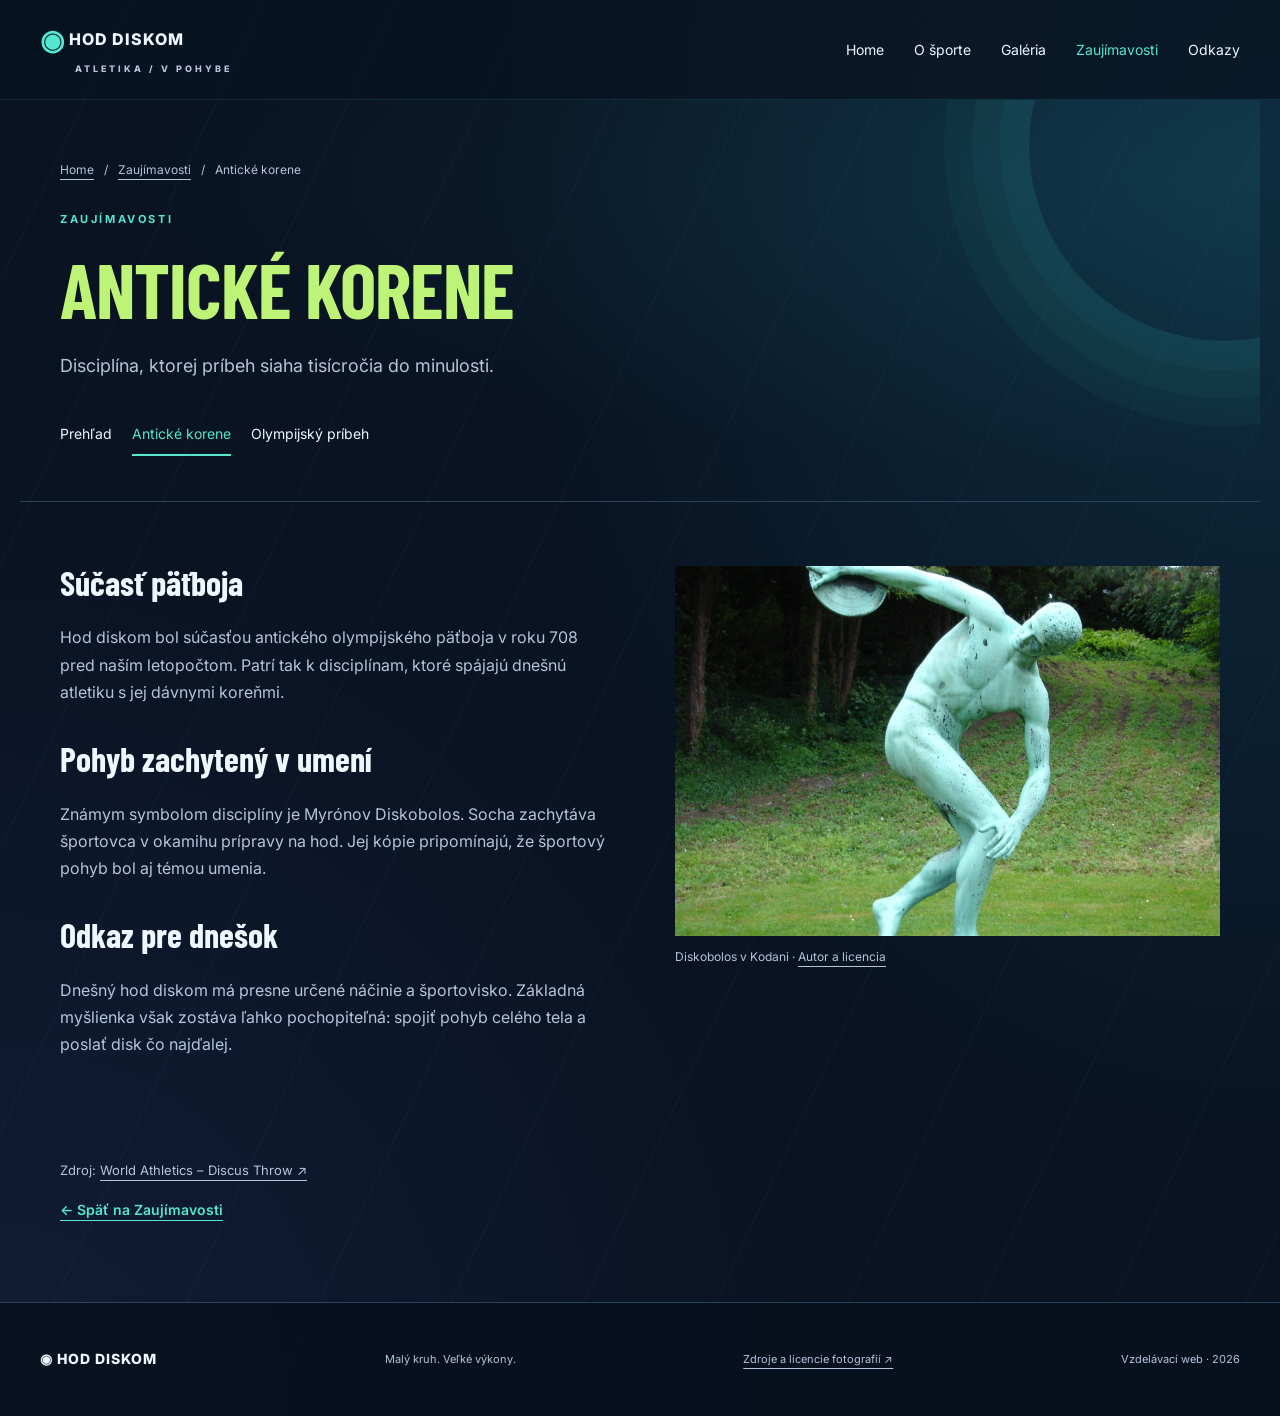
==== anticke-korene.html @ 1c50cc5b "Add files via upload" ====
<!doctype html><html lang="sk"><head><meta charset="utf-8"><meta name="viewport" content="width=device-width,initial-scale=1"><meta name="description" content="Hod diskom: technika, história a fotografia jednej z najstarších atletických disciplín."><meta name="theme-color" content="#091322"><title>Antické korene | HOD DISKOM</title><link rel="icon" href="assets/icon.svg" type="image/svg+xml"><link rel="stylesheet" href="styles.css"><script src="app.js" defer></script></head><body><a class="skip" href="#obsah">Preskočiť na obsah</a><header><a class="brand" href="index.html"><span class="mark">◉</span> HOD DISKOM<span class="brand-small">ATLETIKA / V POHYBE</span></a><button class="menu-toggle" aria-controls="menu" aria-expanded="false">Menu ☰</button><nav id="menu" aria-label="Hlavná navigácia"><a href="index.html" >Home</a><a href="o-sporte.html" >O športe</a><a href="galeria.html" >Galéria</a><a href="historia.html" class="section-active">Zaujímavosti</a><a href="odkazy.html" >Odkazy</a></nav></header><main id="obsah"><section class="page-head wrap"><div class="breadcrumbs"><a href="index.html">Home</a><span>/</span><a href="historia.html">Zaujímavosti</a><span>/</span><span>Antické korene</span></div><p class="eyebrow">ZAUJÍMAVOSTI</p><h1><em>ANTICKÉ KORENE</em></h1><p class="lead">Disciplína, ktorej príbeh siaha tisícročia do minulosti.</p><nav class="subnav" aria-label="Podstránky sekcie"><a href="historia.html">Prehľad</a><a href="anticke-korene.html" aria-current="page">Antické korene</a><a href="olympijsky-pribeh.html">Olympijský príbeh</a></nav></section><section class="wrap split"><div><article class="topic-text"><h2>Súčasť päťboja</h2><p>Hod diskom bol súčasťou antického olympijského päťboja v roku 708 pred naším letopočtom. Patrí tak k disciplínam, ktoré spájajú dnešnú atletiku s jej dávnymi koreňmi.</p></article><article class="topic-text"><h2>Pohyb zachytený v umení</h2><p>Známym symbolom disciplíny je Myrónov Diskobolos. Socha zachytáva športovca v okamihu prípravy na hod. Jej kópie pripomínajú, že športový pohyb bol aj témou umenia.</p></article><article class="topic-text"><h2>Odkaz pre dnešok</h2><p>Dnešný hod diskom má presne určené náčinie a športovisko. Základná myšlienka však zostáva ľahko pochopiteľná: spojiť pohyb celého tela a poslať disk čo najďalej.</p></article></div><figure><img src="assets/foto-5.jpg" alt="Diskobolos v Kodani" width="1210" height="755"><figcaption>Diskobolos v Kodani · <a href="odkazy.html#zdroje">Autor a licencia</a></figcaption></figure></section><div class="wrap source-note">Zdroj: <a href="https://worldathletics.org/disciplines/throws/discus-throw">World Athletics – Discus Throw ↗</a><a class="text-link" href="historia.html">← Späť na Zaujímavosti</a></div></main><footer><a class="brand" href="index.html">◉ HOD DISKOM</a><p>Malý kruh. Veľké výkony.</p><a href="odkazy.html#zdroje">Zdroje a licencie fotografií ↗</a><span>Vzdelávací web · 2026</span></footer><dialog id="lightbox" aria-label="Prehliadač fotografií"><button class="close" aria-label="Zavrieť fotografiu">×</button><img alt=""><div class="lightbox-toolbar"><button class="photo-prev" aria-label="Predchádzajúca fotografia">←</button><p aria-live="polite"></p><button class="photo-next" aria-label="Nasledujúca fotografia">→</button></div></dialog></body></html>
---- styles.css ----
@import url('https://fonts.googleapis.com/css2?family=Barlow+Condensed:wght@600;700;800&family=Inter:wght@400;500;600;700&display=swap');
:root{--bg:#091322;--panel:#11243a;--ink:#eef7ff;--muted:#b2c5db;--accent:#55e6d0;--line:#2b425c}*{box-sizing:border-box}body{margin:0;background:var(--bg);color:var(--ink);font-family:Inter,'Segoe UI',sans-serif;line-height:1.7}a{color:inherit;text-underline-offset:5px}button{font:inherit;cursor:pointer}a,button{-webkit-tap-highlight-color:transparent}a:focus-visible,button:focus-visible{outline:3px solid var(--accent);outline-offset:5px}.wrap{max-width:1240px;margin:auto;padding:64px 40px}header{max-width:1440px;margin:auto;min-height:100px;display:flex;align-items:center;justify-content:space-between;padding:20px 40px;gap:24px}.brand{text-decoration:none;font-weight:800;letter-spacing:1px;line-height:1.2}.mark{color:var(--accent);font-size:28px;vertical-align:middle}.brand-small{display:block;font-size:9px;letter-spacing:3px;margin:7px 0 0 35px;color:var(--muted)}nav{display:flex;gap:30px}nav a{text-decoration:none;font-size:14px;position:relative;padding:10px 0}nav a[aria-current]{color:var(--accent)}nav a[aria-current]:after{content:'';height:2px;background:var(--accent);position:absolute;bottom:0;left:0;right:0}.menu-toggle{display:none}.hero{position:relative;min-height:660px;max-width:1440px;margin:auto;isolation:isolate;overflow:hidden}.hero-image{position:absolute;inset:0;z-index:-2}.hero-image img{width:100%;height:100%;object-fit:cover;object-position:75% 45%}.hero:before{content:'';position:absolute;inset:0;background:linear-gradient(90deg,rgba(9,19,34,.98) 2%,rgba(9,19,34,.9) 32%,rgba(9,19,34,.25) 75%),linear-gradient(0deg,#091322,transparent 30%);z-index:-1}.hero-copy{padding:70px 6%;max-width:800px}.eyebrow{color:var(--accent);font-size:11px;font-weight:700;letter-spacing:2.6px;margin:0 0 20px}h1,h2,h3{font-family:'Barlow Condensed','Arial Narrow',Impact,sans-serif;line-height:1.02;margin:0 0 24px;font-weight:700}h1{font-size:clamp(56px,6.9vw,100px);letter-spacing:-1px}em{font-style:normal;color:var(--accent)}h2{font-size:clamp(34px,4vw,52px)}h3{font-size:30px}.hero-copy>p:not(.eyebrow){max-width:505px;color:#d5e1ef;font-size:15px}.button{display:inline-flex;gap:36px;justify-content:space-between;align-items:center;text-decoration:none;background:var(--accent);color:#091322;padding:15px 24px;font-size:14px;font-weight:700;margin-top:20px;border:1px solid var(--accent)}.button:hover{background:#c4f56b}.hero-bottom{padding:0 6% 26px;display:flex;justify-content:space-between;gap:20px;font-size:10px;letter-spacing:1.5px;color:var(--muted)}.hero-bottom a{letter-spacing:0}.stats{display:grid;grid-template-columns:repeat(3,1fr);padding-top:30px;padding-bottom:45px;border-bottom:1px solid var(--line)}.stats div{padding-left:35px;border-left:1px solid var(--line)}.stats strong{display:block;font-family:'Barlow Condensed',Impact,sans-serif;font-size:54px;line-height:1.2}.stats small{font-size:27px;color:var(--accent)}.stats span{font-size:10px;letter-spacing:1.5px;color:var(--muted)}.explore,.split{display:grid;grid-template-columns:1fr 1fr;gap:70px}.explore p,.split p,.lead{color:var(--muted)}.text-link{display:block;width:fit-content;margin:17px 0;color:var(--accent);font-weight:600;font-size:14px}.page-head{padding-top:60px;padding-bottom:45px;border-bottom:1px solid var(--line)}.page-head h1{font-size:clamp(56px,6vw,84px)}.lead{max-width:650px;font-size:18px}figure{margin:0}img{max-width:100%;height:auto;display:block}.split img{width:100%;height:370px;object-fit:cover}figcaption{font-size:12px;color:var(--muted);padding:12px 0;line-height:1.5}strong{color:var(--ink)}.steps{display:grid;grid-template-columns:repeat(3,1fr);border-top:1px solid var(--line)}.steps article{padding:30px 35px 20px 0}.steps article>span{color:var(--accent);font-size:12px}.steps h3{margin:20px 0 12px}.steps p{font-size:14px;color:var(--muted)}.section-title{display:flex;justify-content:space-between;gap:20px;align-items:center;margin-bottom:28px}.section-title h2{margin-bottom:12px}.section-title p{color:var(--muted);margin:0}.section-title>span{font-size:10px;letter-spacing:1px;color:var(--accent)}.video{aspect-ratio:16/9;background:linear-gradient(120deg,#153a53,#091322);display:grid;place-items:center;border:1px solid var(--line)}.video-load{border:0;background:none;color:var(--ink);display:grid;gap:18px;justify-items:center;padding:20px}.play{width:70px;height:70px;border-radius:50%;display:grid;place-items:center;background:var(--accent);color:var(--bg);font-size:23px}.video-load small{color:var(--muted)}iframe{width:100%;height:100%;border:0}.muted{color:var(--muted);font-size:12px}.gallery{display:grid;grid-template-columns:1fr 1fr;gap:30px}.gallery img{width:100%;height:320px;object-fit:cover}.zoom{width:100%;display:block;position:relative;padding:0;border:0;background:var(--panel);overflow:hidden}.zoom img{transition:transform .25s}.zoom:hover img{transform:scale(1.025)}.zoom>span{position:absolute;right:15px;bottom:15px;background:var(--accent);color:var(--bg);width:35px;height:35px;display:grid;place-items:center}.gallery figcaption{display:flex;gap:20px}.gallery figcaption>span{color:var(--accent)}.personal{background:var(--panel);margin-bottom:60px}.personal>p{max-width:760px}.personal img{height:auto}.history figure img{height:650px}.timeline article{border-bottom:1px solid var(--line);padding:0 0 25px;margin-bottom:30px}.timeline article>span{font-size:14px;color:var(--accent)}.timeline h2{font-size:34px;margin:12px 0}.source-note{padding-top:0;color:var(--muted);font-size:13px}.links-list article{padding:35px 0;border-bottom:1px solid var(--line)}.links-list article>span{color:var(--accent);font-size:11px;letter-spacing:2px}.links-list h2{margin:15px 0}.links-list p{color:var(--muted)}.credits{background:var(--panel);margin-bottom:70px;overflow-wrap:anywhere}.credits ol{padding-left:22px}.credits li{padding:15px 0;border-bottom:1px solid var(--line);font-size:14px}.credits li p{margin:7px 0}.credits>p{color:var(--muted);font-size:14px}.credits h3{margin-top:35px}footer{padding:36px 40px;border-top:1px solid var(--line);display:flex;gap:30px;align-items:center;justify-content:space-between;flex-wrap:wrap;font-size:11px;color:var(--muted)}footer .brand{color:var(--ink);font-size:14px}.skip{position:fixed;top:-100px;left:20px;background:var(--accent);color:var(--bg);padding:10px;z-index:10}.skip:focus{top:10px}dialog{border:1px solid var(--line);background:var(--bg);color:var(--ink);max-width:95vw;max-height:95vh;padding:40px 20px 10px}dialog::backdrop{background:#000d}dialog img{max-height:75vh;width:auto;object-fit:contain;margin:auto}dialog p{text-align:center}.close{position:absolute;right:8px;top:0;color:var(--ink);background:none;border:0;font-size:32px}
@media(max-width:760px){header{padding:18px 22px;flex-wrap:wrap;min-height:80px}.menu-toggle{display:block;background:none;border:1px solid var(--line);color:var(--ink);padding:7px 12px;font-size:13px}nav{width:100%;gap:18px;flex-wrap:wrap}html.js nav{display:none}html.js nav.open{display:flex}.hero{min-height:720px}.hero-copy{padding:65px 24px 40px}.hero-copy h1{font-size:65px}.hero:before{background:linear-gradient(90deg,#091322ed,#09132280),linear-gradient(0deg,#091322,transparent)}.hero-image img{object-position:63% center}.hero-bottom{padding:15px 24px;flex-direction:column}.wrap{padding:45px 24px}.stats{gap:15px;padding-top:25px;padding-bottom:30px}.stats div{padding-left:10px}.stats strong{font-size:39px}.stats span{font-size:8px;letter-spacing:.7px}.split,.explore{grid-template-columns:1fr;gap:30px}.steps{grid-template-columns:1fr}.steps article{border-bottom:1px solid var(--line);padding:25px 0}.gallery{grid-template-columns:1fr;gap:25px}.gallery img{height:auto;max-height:450px;object-fit:cover}.section-title{display:block}.section-title>span{display:block;margin-top:15px}.history figure img{height:400px}.page-head h1{font-size:58px}.credits{margin:0 12px 40px}.personal{margin:0 12px 40px}footer{padding:30px 24px;gap:15px}footer>*{width:100%;margin:0}.lead{font-size:16px}}
@media(prefers-reduced-motion:reduce){*{transition:none!important;scroll-behavior:auto!important}}

/* Atletická dráha: jemné línie a svetelné prechody. */
body{background-color:var(--bg);background-image:radial-gradient(ellipse at 100% 8%,#17607955,transparent 43%),radial-gradient(ellipse at 0% 65%,#35448a33,transparent 45%),repeating-linear-gradient(115deg,transparent 0,transparent 118px,#76cbe908 119px,#76cbe908 120px);background-size:100% 1800px,100% 2200px,auto}
header{background:#091322bd;border-bottom:1px solid #55e6d022}
.hero{border-bottom:1px solid #55e6d044}
.hero:after{content:'';position:absolute;right:-130px;bottom:-275px;width:620px;height:620px;border:1px solid #55e6d033;border-radius:50%;box-shadow:0 0 0 32px #55e6d00a,0 0 0 64px #55e6d00a,0 0 0 96px #55e6d00a;pointer-events:none;z-index:-1}
em{color:#bdf477}.eyebrow,.text-link{color:var(--accent)}
.button{background:linear-gradient(110deg,#55e6d0,#a8f18a);border-color:#77eed0;box-shadow:0 8px 28px #55e6d018}.button:hover{background:#c4f56b}
.stats{background:linear-gradient(110deg,#112b40cc,#10213899);border-top:1px solid #55e6d033}.stats small{color:#bdf477}
.page-head{position:relative;overflow:hidden;background:radial-gradient(ellipse at 100% 20%,#248c9b25,transparent 65%)}
.page-head:after{content:'';position:absolute;width:390px;height:390px;right:-160px;top:-150px;border:1px solid #55e6d022;border-radius:50%;box-shadow:0 0 0 28px #55e6d008,0 0 0 56px #55e6d008,0 0 0 84px #55e6d008;pointer-events:none}.page-head>*{position:relative;z-index:1}
.gallery-card{background:#10223866;border-bottom:1px solid #55e6d02b}.gallery-card figcaption{padding:16px}
.credits{background:linear-gradient(135deg,#132a40,#101d32)}.video{background:radial-gradient(ellipse at 50% 50%,#20546a,#0d1a2c 75%)}footer{background:#07101de6}
@media(max-width:760px){.hero:after{width:400px;height:400px;right:-210px;bottom:-160px}.page-head:after{opacity:.65}}

/* Podstránky a navigácia v galérii. */
.topic-grid{display:grid;grid-template-columns:1fr 1fr;gap:24px}.topic-card{position:relative;text-decoration:none;padding:30px;background:linear-gradient(135deg,#16334b,#101e32);border:1px solid var(--line)}.topic-card:hover{border-color:var(--accent)}.topic-card>span{color:var(--accent);font-size:12px}.topic-card h3{margin:18px 0 12px}.topic-card p{color:var(--muted);padding-right:25px}.topic-card b{position:absolute;right:25px;bottom:25px;font-size:26px;color:var(--accent)}
.breadcrumbs{display:flex;flex-wrap:wrap;gap:10px;font-size:12px;color:var(--muted);margin-bottom:30px}.subnav{display:flex;flex-wrap:wrap;gap:20px;margin-top:30px}.subnav a{font-size:14px}.subnav a[aria-current],nav a.section-active{color:var(--accent)}.topic-text{margin-bottom:36px}.topic-text h2{font-size:34px}.lightbox-toolbar{display:flex;align-items:center;gap:14px;justify-content:space-between;margin-top:16px}.lightbox-toolbar p{margin:0;max-width:640px;font-size:14px}.photo-prev,.photo-next{flex:0 0 48px;width:48px;height:48px;background:var(--accent);color:var(--bg);border:0;border-radius:50%;font-size:25px}.photo-prev:hover,.photo-next:hover{background:#bdf477}dialog img{max-height:68vh}dialog{min-width:min(560px,94vw)}
@media(max-width:760px){.topic-grid{grid-template-columns:1fr}.lightbox-toolbar{gap:10px}.lightbox-toolbar p{font-size:11px}.photo-prev,.photo-next{flex-basis:44px;width:44px;height:44px}.subnav{gap:15px}dialog{padding:40px 12px 16px}}
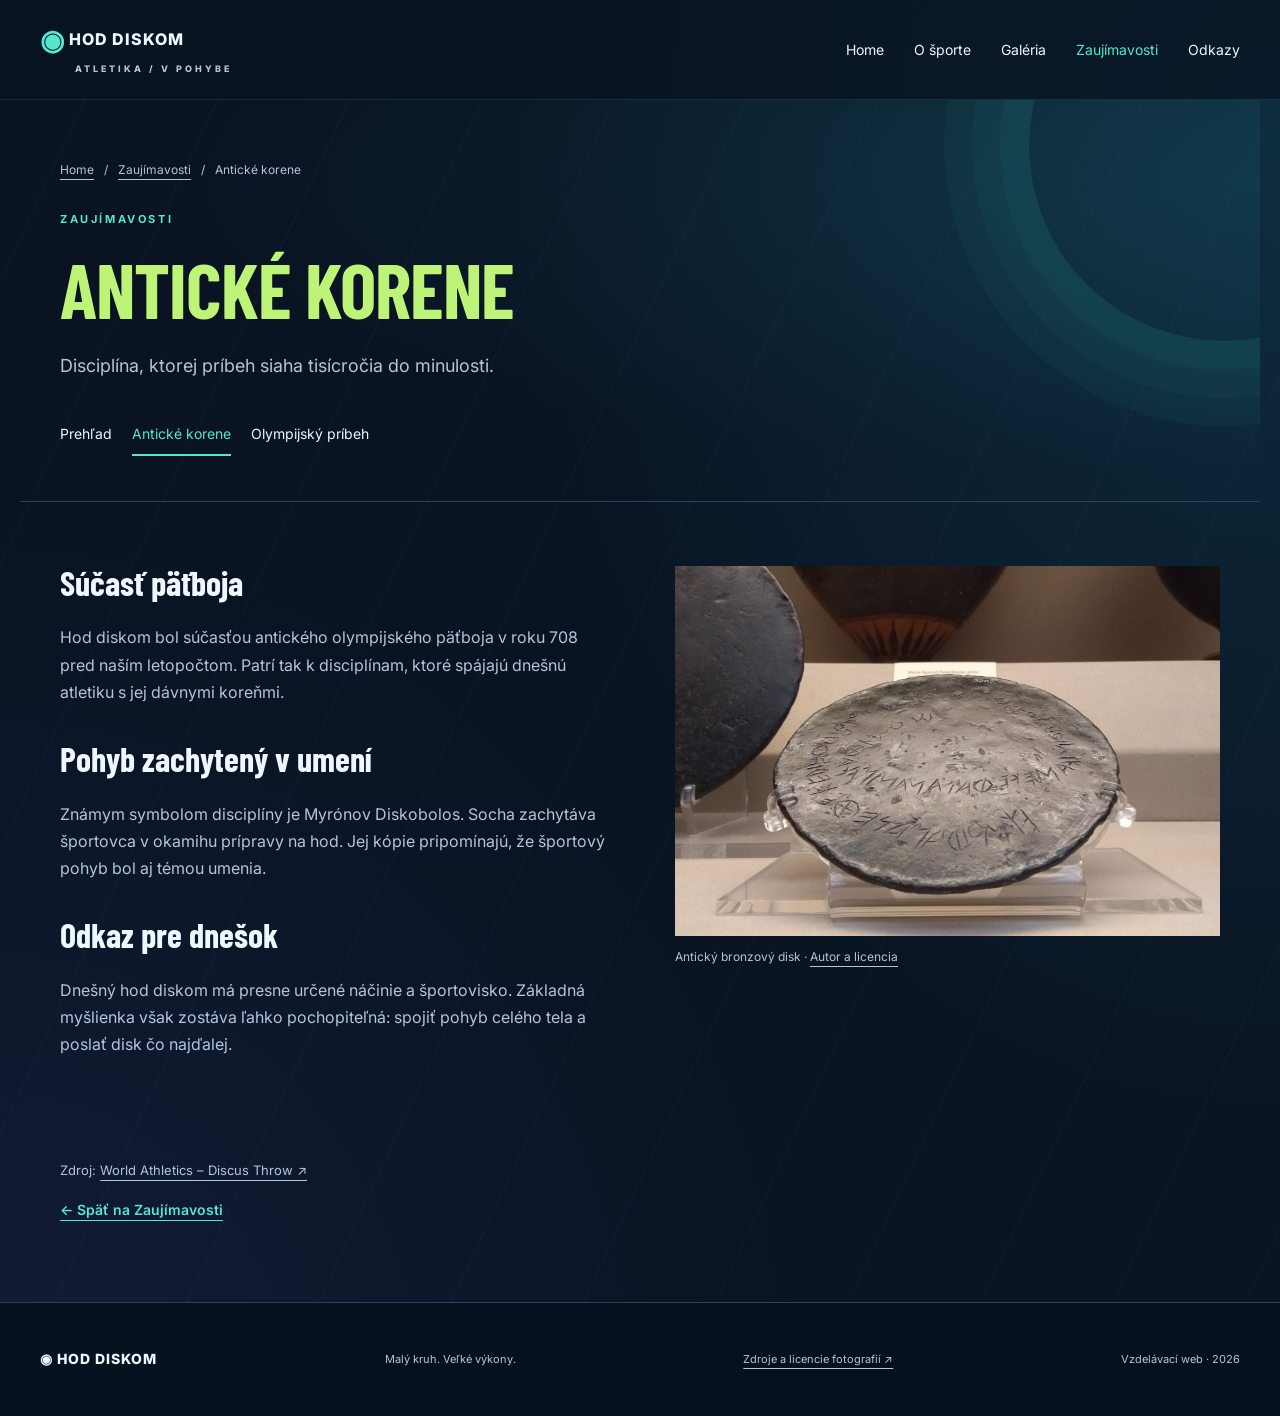
==== commit 12495d1e: "Add files via upload" ====
--- a/anticke-korene.html
+++ b/anticke-korene.html
@@ -1 +1 @@
-<!doctype html><html lang="sk"><head><meta charset="utf-8"><meta name="viewport" content="width=device-width,initial-scale=1"><meta name="description" content="Hod diskom: technika, história a fotografia jednej z najstarších atletických disciplín."><meta name="theme-color" content="#091322"><title>Antické korene | HOD DISKOM</title><link rel="icon" href="assets/icon.svg" type="image/svg+xml"><link rel="stylesheet" href="styles.css"><script src="app.js" defer></script></head><body><a class="skip" href="#obsah">Preskočiť na obsah</a><header><a class="brand" href="index.html"><span class="mark">◉</span> HOD DISKOM<span class="brand-small">ATLETIKA / V POHYBE</span></a><button class="menu-toggle" aria-controls="menu" aria-expanded="false">Menu ☰</button><nav id="menu" aria-label="Hlavná navigácia"><a href="index.html" >Home</a><a href="o-sporte.html" >O športe</a><a href="galeria.html" >Galéria</a><a href="historia.html" class="section-active">Zaujímavosti</a><a href="odkazy.html" >Odkazy</a></nav></header><main id="obsah"><section class="page-head wrap"><div class="breadcrumbs"><a href="index.html">Home</a><span>/</span><a href="historia.html">Zaujímavosti</a><span>/</span><span>Antické korene</span></div><p class="eyebrow">ZAUJÍMAVOSTI</p><h1><em>ANTICKÉ KORENE</em></h1><p class="lead">Disciplína, ktorej príbeh siaha tisícročia do minulosti.</p><nav class="subnav" aria-label="Podstránky sekcie"><a href="historia.html">Prehľad</a><a href="anticke-korene.html" aria-current="page">Antické korene</a><a href="olympijsky-pribeh.html">Olympijský príbeh</a></nav></section><section class="wrap split"><div><article class="topic-text"><h2>Súčasť päťboja</h2><p>Hod diskom bol súčasťou antického olympijského päťboja v roku 708 pred naším letopočtom. Patrí tak k disciplínam, ktoré spájajú dnešnú atletiku s jej dávnymi koreňmi.</p></article><article class="topic-text"><h2>Pohyb zachytený v umení</h2><p>Známym symbolom disciplíny je Myrónov Diskobolos. Socha zachytáva športovca v okamihu prípravy na hod. Jej kópie pripomínajú, že športový pohyb bol aj témou umenia.</p></article><article class="topic-text"><h2>Odkaz pre dnešok</h2><p>Dnešný hod diskom má presne určené náčinie a športovisko. Základná myšlienka však zostáva ľahko pochopiteľná: spojiť pohyb celého tela a poslať disk čo najďalej.</p></article></div><figure><img src="assets/foto-5.jpg" alt="Diskobolos v Kodani" width="1210" height="755"><figcaption>Diskobolos v Kodani · <a href="odkazy.html#zdroje">Autor a licencia</a></figcaption></figure></section><div class="wrap source-note">Zdroj: <a href="https://worldathletics.org/disciplines/throws/discus-throw">World Athletics – Discus Throw ↗</a><a class="text-link" href="historia.html">← Späť na Zaujímavosti</a></div></main><footer><a class="brand" href="index.html">◉ HOD DISKOM</a><p>Malý kruh. Veľké výkony.</p><a href="odkazy.html#zdroje">Zdroje a licencie fotografií ↗</a><span>Vzdelávací web · 2026</span></footer><dialog id="lightbox" aria-label="Prehliadač fotografií"><button class="close" aria-label="Zavrieť fotografiu">×</button><img alt=""><div class="lightbox-toolbar"><button class="photo-prev" aria-label="Predchádzajúca fotografia">←</button><p aria-live="polite"></p><button class="photo-next" aria-label="Nasledujúca fotografia">→</button></div></dialog></body></html>
+<!doctype html><html lang="sk"><head><meta charset="utf-8"><meta name="viewport" content="width=device-width,initial-scale=1"><meta name="description" content="Hod diskom: technika, história a fotografia jednej z najstarších atletických disciplín."><meta name="theme-color" content="#091322"><title>Antické korene | HOD DISKOM</title><link rel="icon" href="assets/icon.svg" type="image/svg+xml"><link rel="stylesheet" href="styles-v3.css"><script src="app-v3.js" defer></script></head><body><a class="skip" href="#obsah">Preskočiť na obsah</a><header><a class="brand" href="index.html"><span class="mark">◉</span> HOD DISKOM<span class="brand-small">ATLETIKA / V POHYBE</span></a><button type="button" class="menu-toggle" aria-controls="menu" aria-expanded="false">Menu ☰</button><nav id="menu" aria-label="Hlavná navigácia"><a href="index.html" >Home</a><a href="o-sporte.html" >O športe</a><a href="galeria.html" >Galéria</a><a href="historia.html" class="section-active">Zaujímavosti</a><a href="odkazy.html" >Odkazy</a></nav></header><main id="obsah"><section class="page-head wrap"><div class="breadcrumbs"><a href="index.html">Home</a><span>/</span><a href="historia.html">Zaujímavosti</a><span>/</span><span>Antické korene</span></div><p class="eyebrow">ZAUJÍMAVOSTI</p><h1><em>ANTICKÉ KORENE</em></h1><p class="lead">Disciplína, ktorej príbeh siaha tisícročia do minulosti.</p><nav class="subnav" aria-label="Podstránky sekcie"><a href="historia.html">Prehľad</a><a href="anticke-korene.html" aria-current="page">Antické korene</a><a href="olympijsky-pribeh.html">Olympijský príbeh</a></nav></section><section class="wrap split"><div><article class="topic-text"><h2>Súčasť päťboja</h2><p>Hod diskom bol súčasťou antického olympijského päťboja v roku 708 pred naším letopočtom. Patrí tak k disciplínam, ktoré spájajú dnešnú atletiku s jej dávnymi koreňmi.</p></article><article class="topic-text"><h2>Pohyb zachytený v umení</h2><p>Známym symbolom disciplíny je Myrónov Diskobolos. Socha zachytáva športovca v okamihu prípravy na hod. Jej kópie pripomínajú, že športový pohyb bol aj témou umenia.</p></article><article class="topic-text"><h2>Odkaz pre dnešok</h2><p>Dnešný hod diskom má presne určené náčinie a športovisko. Základná myšlienka však zostáva ľahko pochopiteľná: spojiť pohyb celého tela a poslať disk čo najďalej.</p></article></div><figure><img src="assets/foto-9.jpg" alt="Antický bronzový disk" width="1200" height="900"><figcaption>Antický bronzový disk · <a href="odkazy.html#zdroje">Autor a licencia</a></figcaption></figure></section><div class="wrap source-note">Zdroj: <a href="https://worldathletics.org/disciplines/throws/discus-throw">World Athletics – Discus Throw ↗</a><a class="text-link" href="historia.html">← Späť na Zaujímavosti</a></div></main><footer><a class="brand" href="index.html">◉ HOD DISKOM</a><p>Malý kruh. Veľké výkony.</p><a href="odkazy.html#zdroje">Zdroje a licencie fotografií ↗</a><span>Vzdelávací web · 2026</span></footer><dialog id="lightbox" aria-label="Prehliadač fotografií"><button type="button" class="close" aria-label="Zavrieť fotografiu">×</button><img alt=""><div class="lightbox-toolbar"><button type="button" class="photo-prev" aria-label="Predchádzajúca fotografia">←</button><p aria-live="polite"></p><button type="button" class="photo-next" aria-label="Nasledujúca fotografia">→</button></div></dialog></body></html>
--- a/styles-v3.css
+++ b/styles-v3.css
@@ -0,0 +1,25 @@
+@import url('https://fonts.googleapis.com/css2?family=Barlow+Condensed:wght@600;700;800&family=Inter:wght@400;500;600;700&display=swap');
+:root{--bg:#091322;--panel:#11243a;--ink:#eef7ff;--muted:#b2c5db;--accent:#55e6d0;--line:#2b425c}*{box-sizing:border-box}body{margin:0;background:var(--bg);color:var(--ink);font-family:Inter,'Segoe UI',sans-serif;line-height:1.7}a{color:inherit;text-underline-offset:5px}button{font:inherit;cursor:pointer}a,button{-webkit-tap-highlight-color:transparent}a:focus-visible,button:focus-visible{outline:3px solid var(--accent);outline-offset:5px}.wrap{max-width:1240px;margin:auto;padding:64px 40px}header{max-width:1440px;margin:auto;min-height:100px;display:flex;align-items:center;justify-content:space-between;padding:20px 40px;gap:24px}.brand{text-decoration:none;font-weight:800;letter-spacing:1px;line-height:1.2}.mark{color:var(--accent);font-size:28px;vertical-align:middle}.brand-small{display:block;font-size:9px;letter-spacing:3px;margin:7px 0 0 35px;color:var(--muted)}nav{display:flex;gap:30px}nav a{text-decoration:none;font-size:14px;position:relative;padding:10px 0}nav a[aria-current]{color:var(--accent)}nav a[aria-current]:after{content:'';height:2px;background:var(--accent);position:absolute;bottom:0;left:0;right:0}.menu-toggle{display:none}.hero{position:relative;min-height:660px;max-width:1440px;margin:auto;isolation:isolate;overflow:hidden}.hero-image{position:absolute;inset:0;z-index:-2}.hero-image img{width:100%;height:100%;object-fit:cover;object-position:75% 45%}.hero:before{content:'';position:absolute;inset:0;background:linear-gradient(90deg,rgba(9,19,34,.98) 2%,rgba(9,19,34,.9) 32%,rgba(9,19,34,.25) 75%),linear-gradient(0deg,#091322,transparent 30%);z-index:-1}.hero-copy{padding:70px 6%;max-width:800px}.eyebrow{color:var(--accent);font-size:11px;font-weight:700;letter-spacing:2.6px;margin:0 0 20px}h1,h2,h3{font-family:'Barlow Condensed','Arial Narrow',Impact,sans-serif;line-height:1.02;margin:0 0 24px;font-weight:700}h1{font-size:clamp(56px,6.9vw,100px);letter-spacing:-1px}em{font-style:normal;color:var(--accent)}h2{font-size:clamp(34px,4vw,52px)}h3{font-size:30px}.hero-copy>p:not(.eyebrow){max-width:505px;color:#d5e1ef;font-size:15px}.button{display:inline-flex;gap:36px;justify-content:space-between;align-items:center;text-decoration:none;background:var(--accent);color:#091322;padding:15px 24px;font-size:14px;font-weight:700;margin-top:20px;border:1px solid var(--accent)}.button:hover{background:#c4f56b}.hero-bottom{padding:0 6% 26px;display:flex;justify-content:space-between;gap:20px;font-size:10px;letter-spacing:1.5px;color:var(--muted)}.hero-bottom a{letter-spacing:0}.stats{display:grid;grid-template-columns:repeat(3,1fr);padding-top:30px;padding-bottom:45px;border-bottom:1px solid var(--line)}.stats div{padding-left:35px;border-left:1px solid var(--line)}.stats strong{display:block;font-family:'Barlow Condensed',Impact,sans-serif;font-size:54px;line-height:1.2}.stats small{font-size:27px;color:var(--accent)}.stats span{font-size:10px;letter-spacing:1.5px;color:var(--muted)}.explore,.split{display:grid;grid-template-columns:1fr 1fr;gap:70px}.explore p,.split p,.lead{color:var(--muted)}.text-link{display:block;width:fit-content;margin:17px 0;color:var(--accent);font-weight:600;font-size:14px}.page-head{padding-top:60px;padding-bottom:45px;border-bottom:1px solid var(--line)}.page-head h1{font-size:clamp(56px,6vw,84px)}.lead{max-width:650px;font-size:18px}figure{margin:0}img{max-width:100%;height:auto;display:block}.split img{width:100%;height:370px;object-fit:cover}figcaption{font-size:12px;color:var(--muted);padding:12px 0;line-height:1.5}strong{color:var(--ink)}.steps{display:grid;grid-template-columns:repeat(3,1fr);border-top:1px solid var(--line)}.steps article{padding:30px 35px 20px 0}.steps article>span{color:var(--accent);font-size:12px}.steps h3{margin:20px 0 12px}.steps p{font-size:14px;color:var(--muted)}.section-title{display:flex;justify-content:space-between;gap:20px;align-items:center;margin-bottom:28px}.section-title h2{margin-bottom:12px}.section-title p{color:var(--muted);margin:0}.section-title>span{font-size:10px;letter-spacing:1px;color:var(--accent)}.video{aspect-ratio:16/9;background:linear-gradient(120deg,#153a53,#091322);display:grid;place-items:center;border:1px solid var(--line)}.video-load{border:0;background:none;color:var(--ink);display:grid;gap:18px;justify-items:center;padding:20px}.play{width:70px;height:70px;border-radius:50%;display:grid;place-items:center;background:var(--accent);color:var(--bg);font-size:23px}.video-load small{color:var(--muted)}iframe{width:100%;height:100%;border:0}.muted{color:var(--muted);font-size:12px}.gallery{display:grid;grid-template-columns:1fr 1fr;gap:30px}.gallery img{width:100%;height:320px;object-fit:cover}.zoom{width:100%;display:block;position:relative;padding:0;border:0;background:var(--panel);overflow:hidden}.zoom img{transition:transform .25s}.zoom:hover img{transform:scale(1.025)}.zoom>span{position:absolute;right:15px;bottom:15px;background:var(--accent);color:var(--bg);width:35px;height:35px;display:grid;place-items:center}.gallery figcaption{display:flex;gap:20px}.gallery figcaption>span{color:var(--accent)}.personal{background:var(--panel);margin-bottom:60px}.personal>p{max-width:760px}.personal img{height:auto}.history figure img{height:650px}.timeline article{border-bottom:1px solid var(--line);padding:0 0 25px;margin-bottom:30px}.timeline article>span{font-size:14px;color:var(--accent)}.timeline h2{font-size:34px;margin:12px 0}.source-note{padding-top:0;color:var(--muted);font-size:13px}.links-list article{padding:35px 0;border-bottom:1px solid var(--line)}.links-list article>span{color:var(--accent);font-size:11px;letter-spacing:2px}.links-list h2{margin:15px 0}.links-list p{color:var(--muted)}.credits{background:var(--panel);margin-bottom:70px;overflow-wrap:anywhere}.credits ol{padding-left:22px}.credits li{padding:15px 0;border-bottom:1px solid var(--line);font-size:14px}.credits li p{margin:7px 0}.credits>p{color:var(--muted);font-size:14px}.credits h3{margin-top:35px}footer{padding:36px 40px;border-top:1px solid var(--line);display:flex;gap:30px;align-items:center;justify-content:space-between;flex-wrap:wrap;font-size:11px;color:var(--muted)}footer .brand{color:var(--ink);font-size:14px}.skip{position:fixed;top:-100px;left:20px;background:var(--accent);color:var(--bg);padding:10px;z-index:10}.skip:focus{top:10px}dialog{border:1px solid var(--line);background:var(--bg);color:var(--ink);max-width:95vw;max-height:95vh;padding:40px 20px 10px}dialog::backdrop{background:#000d}dialog img{max-height:75vh;width:auto;object-fit:contain;margin:auto}dialog p{text-align:center}.close{position:absolute;right:8px;top:0;color:var(--ink);background:none;border:0;font-size:32px}
+@media(max-width:760px){header{padding:18px 22px;flex-wrap:wrap;min-height:80px}.menu-toggle{display:block;background:none;border:1px solid var(--line);color:var(--ink);padding:7px 12px;font-size:13px}nav{width:100%;gap:18px;flex-wrap:wrap}html.js #menu{display:none}html.js #menu.open{display:flex}.hero{min-height:720px}.hero-copy{padding:65px 24px 40px}.hero-copy h1{font-size:65px}.hero:before{background:linear-gradient(90deg,#091322ed,#09132280),linear-gradient(0deg,#091322,transparent)}.hero-image img{object-position:63% center}.hero-bottom{padding:15px 24px;flex-direction:column}.wrap{padding:45px 24px}.stats{gap:15px;padding-top:25px;padding-bottom:30px}.stats div{padding-left:10px}.stats strong{font-size:39px}.stats span{font-size:8px;letter-spacing:.7px}.split,.explore{grid-template-columns:1fr;gap:30px}.steps{grid-template-columns:1fr}.steps article{border-bottom:1px solid var(--line);padding:25px 0}.gallery{grid-template-columns:1fr;gap:25px}.gallery img{height:auto;max-height:450px;object-fit:cover}.section-title{display:block}.section-title>span{display:block;margin-top:15px}.history figure img{height:400px}.page-head h1{font-size:58px}.credits{margin:0 12px 40px}.personal{margin:0 12px 40px}footer{padding:30px 24px;gap:15px}footer>*{width:100%;margin:0}.lead{font-size:16px}}
+@media(prefers-reduced-motion:reduce){*{transition:none!important;scroll-behavior:auto!important}}
+
+/* Atletická dráha: jemné línie a svetelné prechody. */
+body{background-color:var(--bg);background-image:radial-gradient(ellipse at 100% 8%,#17607955,transparent 43%),radial-gradient(ellipse at 0% 65%,#35448a33,transparent 45%),repeating-linear-gradient(115deg,transparent 0,transparent 118px,#76cbe908 119px,#76cbe908 120px);background-size:100% 1800px,100% 2200px,auto}
+header{background:#091322bd;border-bottom:1px solid #55e6d022}
+.hero{border-bottom:1px solid #55e6d044}
+.hero:after{content:'';position:absolute;right:-130px;bottom:-275px;width:620px;height:620px;border:1px solid #55e6d033;border-radius:50%;box-shadow:0 0 0 32px #55e6d00a,0 0 0 64px #55e6d00a,0 0 0 96px #55e6d00a;pointer-events:none;z-index:-1}
+em{color:#bdf477}.eyebrow,.text-link{color:var(--accent)}
+.button{background:linear-gradient(110deg,#55e6d0,#a8f18a);border-color:#77eed0;box-shadow:0 8px 28px #55e6d018}.button:hover{background:#c4f56b}
+.stats{background:linear-gradient(110deg,#112b40cc,#10213899);border-top:1px solid #55e6d033}.stats small{color:#bdf477}
+.page-head{position:relative;overflow:hidden;background:radial-gradient(ellipse at 100% 20%,#248c9b25,transparent 65%)}
+.page-head:after{content:'';position:absolute;width:390px;height:390px;right:-160px;top:-150px;border:1px solid #55e6d022;border-radius:50%;box-shadow:0 0 0 28px #55e6d008,0 0 0 56px #55e6d008,0 0 0 84px #55e6d008;pointer-events:none}.page-head>*{position:relative;z-index:1}
+.gallery-card{background:#10223866;border-bottom:1px solid #55e6d02b}.gallery-card figcaption{padding:16px}
+.credits{background:linear-gradient(135deg,#132a40,#101d32)}.video{background:radial-gradient(ellipse at 50% 50%,#20546a,#0d1a2c 75%)}footer{background:#07101de6}
+@media(max-width:760px){.hero:after{width:400px;height:400px;right:-210px;bottom:-160px}.page-head:after{opacity:.65}}
+
+/* Podstránky a navigácia v galérii. */
+.topic-grid{display:grid;grid-template-columns:1fr 1fr;gap:24px}.topic-card{position:relative;text-decoration:none;padding:30px;background:linear-gradient(135deg,#16334b,#101e32);border:1px solid var(--line)}.topic-card:hover{border-color:var(--accent)}.topic-card>span{color:var(--accent);font-size:12px}.topic-card h3{margin:18px 0 12px}.topic-card p{color:var(--muted);padding-right:25px}.topic-card b{position:absolute;right:25px;bottom:25px;font-size:26px;color:var(--accent)}
+.breadcrumbs{display:flex;flex-wrap:wrap;gap:10px;font-size:12px;color:var(--muted);margin-bottom:30px}.subnav{display:flex;flex-wrap:wrap;gap:20px;margin-top:30px}.subnav a{font-size:14px}.subnav a[aria-current],nav a.section-active{color:var(--accent)}.topic-text{margin-bottom:36px}.topic-text h2{font-size:34px}.lightbox-toolbar{display:flex;align-items:center;gap:14px;justify-content:space-between;margin-top:16px}.lightbox-toolbar p{margin:0;max-width:640px;font-size:14px}.photo-prev,.photo-next{flex:0 0 48px;width:48px;height:48px;background:var(--accent);color:var(--bg);border:0;border-radius:50%;font-size:25px}.photo-prev:hover,.photo-next:hover{background:#bdf477}dialog img{max-height:68vh}dialog{min-width:min(560px,94vw)}
+@media(max-width:760px){.topic-grid{grid-template-columns:1fr}.lightbox-toolbar{gap:10px}.lightbox-toolbar p{font-size:11px}.photo-prev,.photo-next{flex-basis:44px;width:44px;height:44px}.subnav{gap:15px}dialog{padding:40px 12px 16px}}
+
+.subnav{display:flex!important}.topic-card{position:relative;z-index:2;cursor:pointer}.lightbox-toolbar{position:sticky;bottom:0;background:var(--bg);padding:12px 0;z-index:3}.photo-prev,.photo-next,.close{touch-action:manipulation}dialog{overflow:auto;max-height:94dvh}dialog img{max-height:calc(94dvh - 155px)}
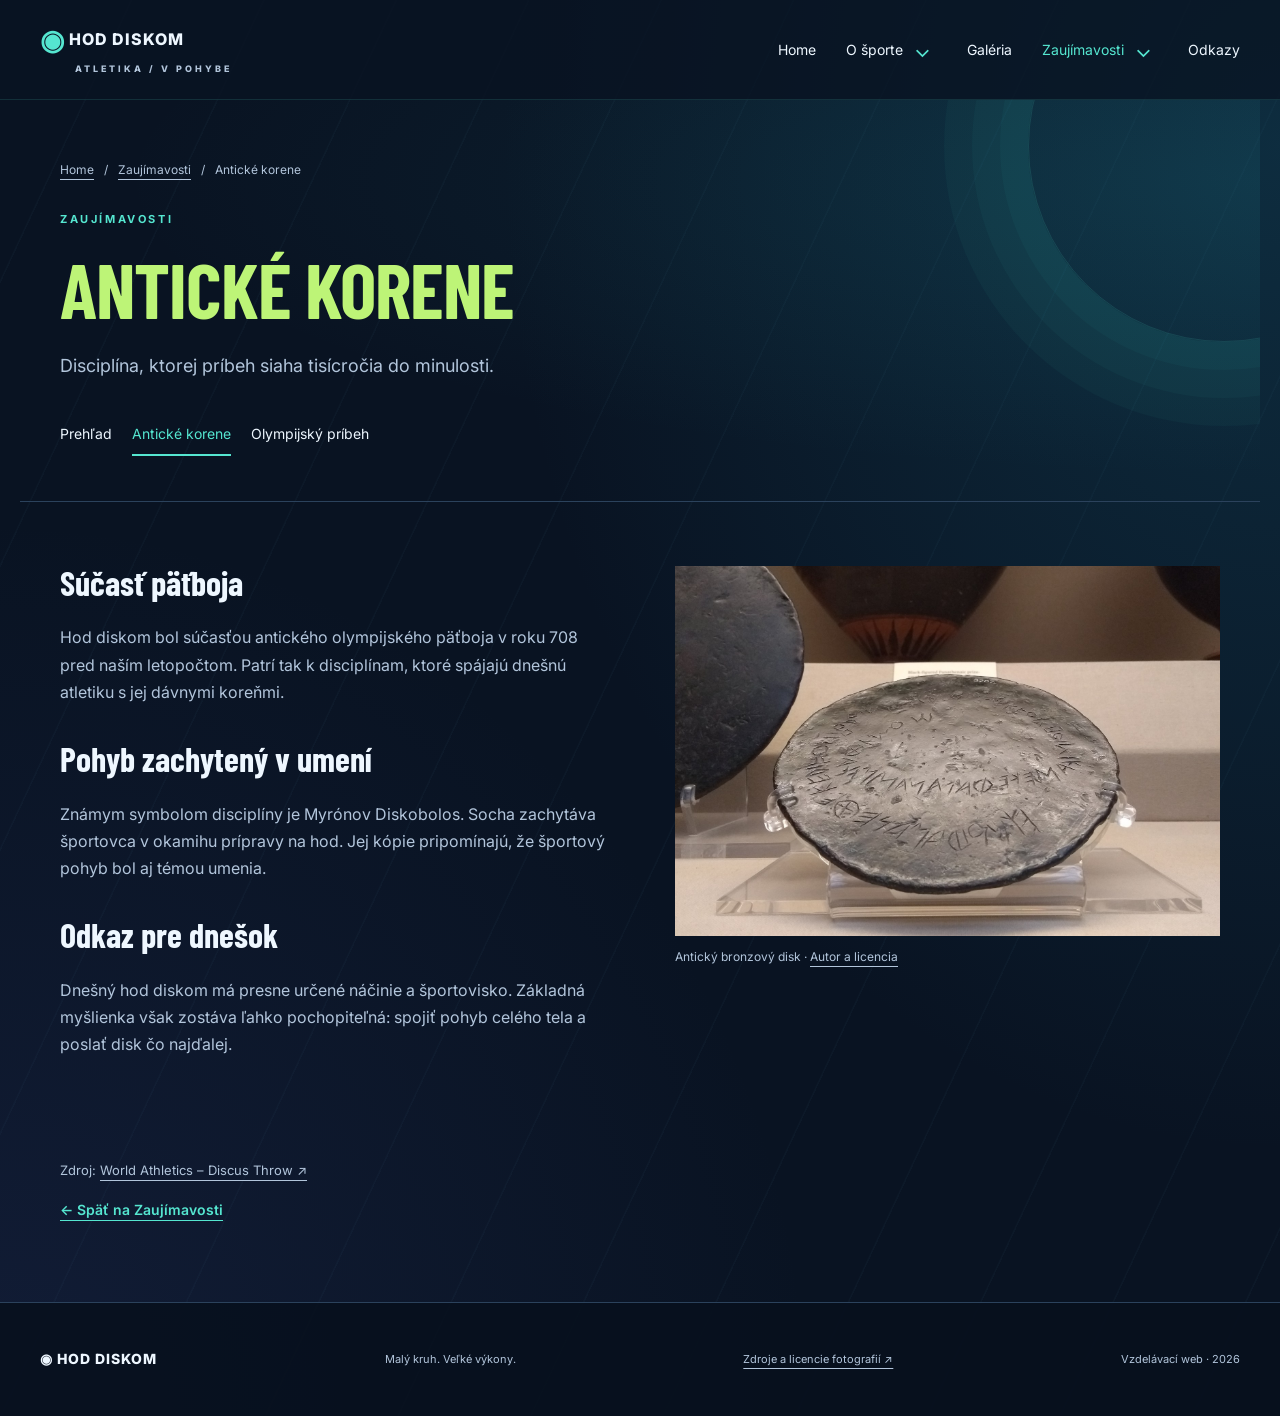
==== commit 344c0f8c: "Add files via upload" ====
--- a/anticke-korene.html
+++ b/anticke-korene.html
@@ -1 +1 @@
-<!doctype html><html lang="sk"><head><meta charset="utf-8"><meta name="viewport" content="width=device-width,initial-scale=1"><meta name="description" content="Hod diskom: technika, história a fotografia jednej z najstarších atletických disciplín."><meta name="theme-color" content="#091322"><title>Antické korene | HOD DISKOM</title><link rel="icon" href="assets/icon.svg" type="image/svg+xml"><link rel="stylesheet" href="styles-v3.css"><script src="app-v3.js" defer></script></head><body><a class="skip" href="#obsah">Preskočiť na obsah</a><header><a class="brand" href="index.html"><span class="mark">◉</span> HOD DISKOM<span class="brand-small">ATLETIKA / V POHYBE</span></a><button type="button" class="menu-toggle" aria-controls="menu" aria-expanded="false">Menu ☰</button><nav id="menu" aria-label="Hlavná navigácia"><a href="index.html" >Home</a><a href="o-sporte.html" >O športe</a><a href="galeria.html" >Galéria</a><a href="historia.html" class="section-active">Zaujímavosti</a><a href="odkazy.html" >Odkazy</a></nav></header><main id="obsah"><section class="page-head wrap"><div class="breadcrumbs"><a href="index.html">Home</a><span>/</span><a href="historia.html">Zaujímavosti</a><span>/</span><span>Antické korene</span></div><p class="eyebrow">ZAUJÍMAVOSTI</p><h1><em>ANTICKÉ KORENE</em></h1><p class="lead">Disciplína, ktorej príbeh siaha tisícročia do minulosti.</p><nav class="subnav" aria-label="Podstránky sekcie"><a href="historia.html">Prehľad</a><a href="anticke-korene.html" aria-current="page">Antické korene</a><a href="olympijsky-pribeh.html">Olympijský príbeh</a></nav></section><section class="wrap split"><div><article class="topic-text"><h2>Súčasť päťboja</h2><p>Hod diskom bol súčasťou antického olympijského päťboja v roku 708 pred naším letopočtom. Patrí tak k disciplínam, ktoré spájajú dnešnú atletiku s jej dávnymi koreňmi.</p></article><article class="topic-text"><h2>Pohyb zachytený v umení</h2><p>Známym symbolom disciplíny je Myrónov Diskobolos. Socha zachytáva športovca v okamihu prípravy na hod. Jej kópie pripomínajú, že športový pohyb bol aj témou umenia.</p></article><article class="topic-text"><h2>Odkaz pre dnešok</h2><p>Dnešný hod diskom má presne určené náčinie a športovisko. Základná myšlienka však zostáva ľahko pochopiteľná: spojiť pohyb celého tela a poslať disk čo najďalej.</p></article></div><figure><img src="assets/foto-9.jpg" alt="Antický bronzový disk" width="1200" height="900"><figcaption>Antický bronzový disk · <a href="odkazy.html#zdroje">Autor a licencia</a></figcaption></figure></section><div class="wrap source-note">Zdroj: <a href="https://worldathletics.org/disciplines/throws/discus-throw">World Athletics – Discus Throw ↗</a><a class="text-link" href="historia.html">← Späť na Zaujímavosti</a></div></main><footer><a class="brand" href="index.html">◉ HOD DISKOM</a><p>Malý kruh. Veľké výkony.</p><a href="odkazy.html#zdroje">Zdroje a licencie fotografií ↗</a><span>Vzdelávací web · 2026</span></footer><dialog id="lightbox" aria-label="Prehliadač fotografií"><button type="button" class="close" aria-label="Zavrieť fotografiu">×</button><img alt=""><div class="lightbox-toolbar"><button type="button" class="photo-prev" aria-label="Predchádzajúca fotografia">←</button><p aria-live="polite"></p><button type="button" class="photo-next" aria-label="Nasledujúca fotografia">→</button></div></dialog></body></html>
+<!doctype html><html lang="sk"><head><meta charset="utf-8"><meta name="viewport" content="width=device-width,initial-scale=1"><meta name="description" content="Hod diskom: technika, história a fotografia jednej z najstarších atletických disciplín."><meta name="theme-color" content="#091322"><title>Antické korene | HOD DISKOM</title><link rel="icon" href="assets/icon.svg" type="image/svg+xml"><link rel="stylesheet" href="styles-v4.css"><script src="app-v4.js" defer></script></head><body><a class="skip" href="#obsah">Preskočiť na obsah</a><header><a class="brand" href="index.html"><span class="mark">◉</span> HOD DISKOM<span class="brand-small">ATLETIKA / V POHYBE</span></a><button type="button" class="menu-toggle" aria-controls="menu" aria-expanded="false">Menu ☰</button><nav id="menu" aria-label="Hlavná navigácia"><a href="index.html" >Home</a><div class="nav-group"><a href="o-sporte.html" >O športe</a><button type="button" class="submenu-toggle" aria-label="Podstránky: O športe" aria-expanded="false" aria-controls="sport-submenu"><span aria-hidden="true">⌄</span></button><div class="submenu" id="sport-submenu" hidden><a href="technika.html">Technika hodu</a><a href="nacinie.html">Náčinie a športovisko</a></div></div><a href="galeria.html" >Galéria</a><div class="nav-group"><a href="historia.html" class="section-active">Zaujímavosti</a><button type="button" class="submenu-toggle" aria-label="Podstránky: Zaujímavosti" aria-expanded="false" aria-controls="history-submenu"><span aria-hidden="true">⌄</span></button><div class="submenu" id="history-submenu" hidden><a href="anticke-korene.html" aria-current="page">Antické korene</a><a href="olympijsky-pribeh.html">Olympijský príbeh</a></div></div><a href="odkazy.html" >Odkazy</a></nav></header><main id="obsah"><section class="page-head wrap"><div class="breadcrumbs"><a href="index.html">Home</a><span>/</span><a href="historia.html">Zaujímavosti</a><span>/</span><span>Antické korene</span></div><p class="eyebrow">ZAUJÍMAVOSTI</p><h1><em>ANTICKÉ KORENE</em></h1><p class="lead">Disciplína, ktorej príbeh siaha tisícročia do minulosti.</p><nav class="subnav" aria-label="Podstránky sekcie"><a href="historia.html">Prehľad</a><a href="anticke-korene.html" aria-current="page">Antické korene</a><a href="olympijsky-pribeh.html">Olympijský príbeh</a></nav></section><section class="wrap split"><div><article class="topic-text"><h2>Súčasť päťboja</h2><p>Hod diskom bol súčasťou antického olympijského päťboja v roku 708 pred naším letopočtom. Patrí tak k disciplínam, ktoré spájajú dnešnú atletiku s jej dávnymi koreňmi.</p></article><article class="topic-text"><h2>Pohyb zachytený v umení</h2><p>Známym symbolom disciplíny je Myrónov Diskobolos. Socha zachytáva športovca v okamihu prípravy na hod. Jej kópie pripomínajú, že športový pohyb bol aj témou umenia.</p></article><article class="topic-text"><h2>Odkaz pre dnešok</h2><p>Dnešný hod diskom má presne určené náčinie a športovisko. Základná myšlienka však zostáva ľahko pochopiteľná: spojiť pohyb celého tela a poslať disk čo najďalej.</p></article></div><figure><img src="assets/foto-9.jpg" alt="Antický bronzový disk" width="1200" height="900"><figcaption>Antický bronzový disk · <a href="odkazy.html#zdroje">Autor a licencia</a></figcaption></figure></section><div class="wrap source-note">Zdroj: <a href="https://worldathletics.org/disciplines/throws/discus-throw">World Athletics – Discus Throw ↗</a><a class="text-link" href="historia.html">← Späť na Zaujímavosti</a></div></main><footer><a class="brand" href="index.html">◉ HOD DISKOM</a><p>Malý kruh. Veľké výkony.</p><a href="odkazy.html#zdroje">Zdroje a licencie fotografií ↗</a><span>Vzdelávací web · 2026</span></footer><dialog id="lightbox" aria-label="Prehliadač fotografií"><button type="button" class="close" aria-label="Zavrieť fotografiu">×</button><img alt=""><div class="lightbox-toolbar"><button type="button" class="photo-prev" aria-label="Predchádzajúca fotografia">←</button><p aria-live="polite"></p><button type="button" class="photo-next" aria-label="Nasledujúca fotografia">→</button></div></dialog></body></html>
--- a/styles-v4.css
+++ b/styles-v4.css
@@ -0,0 +1,29 @@
+@import url('https://fonts.googleapis.com/css2?family=Barlow+Condensed:wght@600;700;800&family=Inter:wght@400;500;600;700&display=swap');
+:root{--bg:#091322;--panel:#11243a;--ink:#eef7ff;--muted:#b2c5db;--accent:#55e6d0;--line:#2b425c}*{box-sizing:border-box}body{margin:0;background:var(--bg);color:var(--ink);font-family:Inter,'Segoe UI',sans-serif;line-height:1.7}a{color:inherit;text-underline-offset:5px}button{font:inherit;cursor:pointer}a,button{-webkit-tap-highlight-color:transparent}a:focus-visible,button:focus-visible{outline:3px solid var(--accent);outline-offset:5px}.wrap{max-width:1240px;margin:auto;padding:64px 40px}header{max-width:1440px;margin:auto;min-height:100px;display:flex;align-items:center;justify-content:space-between;padding:20px 40px;gap:24px}.brand{text-decoration:none;font-weight:800;letter-spacing:1px;line-height:1.2}.mark{color:var(--accent);font-size:28px;vertical-align:middle}.brand-small{display:block;font-size:9px;letter-spacing:3px;margin:7px 0 0 35px;color:var(--muted)}nav{display:flex;gap:30px}nav a{text-decoration:none;font-size:14px;position:relative;padding:10px 0}nav a[aria-current]{color:var(--accent)}nav a[aria-current]:after{content:'';height:2px;background:var(--accent);position:absolute;bottom:0;left:0;right:0}.menu-toggle{display:none}.hero{position:relative;min-height:660px;max-width:1440px;margin:auto;isolation:isolate;overflow:hidden}.hero-image{position:absolute;inset:0;z-index:-2}.hero-image img{width:100%;height:100%;object-fit:cover;object-position:75% 45%}.hero:before{content:'';position:absolute;inset:0;background:linear-gradient(90deg,rgba(9,19,34,.98) 2%,rgba(9,19,34,.9) 32%,rgba(9,19,34,.25) 75%),linear-gradient(0deg,#091322,transparent 30%);z-index:-1}.hero-copy{padding:70px 6%;max-width:800px}.eyebrow{color:var(--accent);font-size:11px;font-weight:700;letter-spacing:2.6px;margin:0 0 20px}h1,h2,h3{font-family:'Barlow Condensed','Arial Narrow',Impact,sans-serif;line-height:1.02;margin:0 0 24px;font-weight:700}h1{font-size:clamp(56px,6.9vw,100px);letter-spacing:-1px}em{font-style:normal;color:var(--accent)}h2{font-size:clamp(34px,4vw,52px)}h3{font-size:30px}.hero-copy>p:not(.eyebrow){max-width:505px;color:#d5e1ef;font-size:15px}.button{display:inline-flex;gap:36px;justify-content:space-between;align-items:center;text-decoration:none;background:var(--accent);color:#091322;padding:15px 24px;font-size:14px;font-weight:700;margin-top:20px;border:1px solid var(--accent)}.button:hover{background:#c4f56b}.hero-bottom{padding:0 6% 26px;display:flex;justify-content:space-between;gap:20px;font-size:10px;letter-spacing:1.5px;color:var(--muted)}.hero-bottom a{letter-spacing:0}.stats{display:grid;grid-template-columns:repeat(3,1fr);padding-top:30px;padding-bottom:45px;border-bottom:1px solid var(--line)}.stats div{padding-left:35px;border-left:1px solid var(--line)}.stats strong{display:block;font-family:'Barlow Condensed',Impact,sans-serif;font-size:54px;line-height:1.2}.stats small{font-size:27px;color:var(--accent)}.stats span{font-size:10px;letter-spacing:1.5px;color:var(--muted)}.explore,.split{display:grid;grid-template-columns:1fr 1fr;gap:70px}.explore p,.split p,.lead{color:var(--muted)}.text-link{display:block;width:fit-content;margin:17px 0;color:var(--accent);font-weight:600;font-size:14px}.page-head{padding-top:60px;padding-bottom:45px;border-bottom:1px solid var(--line)}.page-head h1{font-size:clamp(56px,6vw,84px)}.lead{max-width:650px;font-size:18px}figure{margin:0}img{max-width:100%;height:auto;display:block}.split img{width:100%;height:370px;object-fit:cover}figcaption{font-size:12px;color:var(--muted);padding:12px 0;line-height:1.5}strong{color:var(--ink)}.steps{display:grid;grid-template-columns:repeat(3,1fr);border-top:1px solid var(--line)}.steps article{padding:30px 35px 20px 0}.steps article>span{color:var(--accent);font-size:12px}.steps h3{margin:20px 0 12px}.steps p{font-size:14px;color:var(--muted)}.section-title{display:flex;justify-content:space-between;gap:20px;align-items:center;margin-bottom:28px}.section-title h2{margin-bottom:12px}.section-title p{color:var(--muted);margin:0}.section-title>span{font-size:10px;letter-spacing:1px;color:var(--accent)}.video{aspect-ratio:16/9;background:linear-gradient(120deg,#153a53,#091322);display:grid;place-items:center;border:1px solid var(--line)}.video-load{border:0;background:none;color:var(--ink);display:grid;gap:18px;justify-items:center;padding:20px}.play{width:70px;height:70px;border-radius:50%;display:grid;place-items:center;background:var(--accent);color:var(--bg);font-size:23px}.video-load small{color:var(--muted)}iframe{width:100%;height:100%;border:0}.muted{color:var(--muted);font-size:12px}.gallery{display:grid;grid-template-columns:1fr 1fr;gap:30px}.gallery img{width:100%;height:320px;object-fit:cover}.zoom{width:100%;display:block;position:relative;padding:0;border:0;background:var(--panel);overflow:hidden}.zoom img{transition:transform .25s}.zoom:hover img{transform:scale(1.025)}.zoom>span{position:absolute;right:15px;bottom:15px;background:var(--accent);color:var(--bg);width:35px;height:35px;display:grid;place-items:center}.gallery figcaption{display:flex;gap:20px}.gallery figcaption>span{color:var(--accent)}.personal{background:var(--panel);margin-bottom:60px}.personal>p{max-width:760px}.personal img{height:auto}.history figure img{height:650px}.timeline article{border-bottom:1px solid var(--line);padding:0 0 25px;margin-bottom:30px}.timeline article>span{font-size:14px;color:var(--accent)}.timeline h2{font-size:34px;margin:12px 0}.source-note{padding-top:0;color:var(--muted);font-size:13px}.links-list article{padding:35px 0;border-bottom:1px solid var(--line)}.links-list article>span{color:var(--accent);font-size:11px;letter-spacing:2px}.links-list h2{margin:15px 0}.links-list p{color:var(--muted)}.credits{background:var(--panel);margin-bottom:70px;overflow-wrap:anywhere}.credits ol{padding-left:22px}.credits li{padding:15px 0;border-bottom:1px solid var(--line);font-size:14px}.credits li p{margin:7px 0}.credits>p{color:var(--muted);font-size:14px}.credits h3{margin-top:35px}footer{padding:36px 40px;border-top:1px solid var(--line);display:flex;gap:30px;align-items:center;justify-content:space-between;flex-wrap:wrap;font-size:11px;color:var(--muted)}footer .brand{color:var(--ink);font-size:14px}.skip{position:fixed;top:-100px;left:20px;background:var(--accent);color:var(--bg);padding:10px;z-index:10}.skip:focus{top:10px}dialog{border:1px solid var(--line);background:var(--bg);color:var(--ink);max-width:95vw;max-height:95vh;padding:40px 20px 10px}dialog::backdrop{background:#000d}dialog img{max-height:75vh;width:auto;object-fit:contain;margin:auto}dialog p{text-align:center}.close{position:absolute;right:8px;top:0;color:var(--ink);background:none;border:0;font-size:32px}
+@media(max-width:760px){header{padding:18px 22px;flex-wrap:wrap;min-height:80px}.menu-toggle{display:block;background:none;border:1px solid var(--line);color:var(--ink);padding:7px 12px;font-size:13px}nav{width:100%;gap:18px;flex-wrap:wrap}html.js #menu{display:none}html.js #menu.open{display:flex}.hero{min-height:720px}.hero-copy{padding:65px 24px 40px}.hero-copy h1{font-size:65px}.hero:before{background:linear-gradient(90deg,#091322ed,#09132280),linear-gradient(0deg,#091322,transparent)}.hero-image img{object-position:63% center}.hero-bottom{padding:15px 24px;flex-direction:column}.wrap{padding:45px 24px}.stats{gap:15px;padding-top:25px;padding-bottom:30px}.stats div{padding-left:10px}.stats strong{font-size:39px}.stats span{font-size:8px;letter-spacing:.7px}.split,.explore{grid-template-columns:1fr;gap:30px}.steps{grid-template-columns:1fr}.steps article{border-bottom:1px solid var(--line);padding:25px 0}.gallery{grid-template-columns:1fr;gap:25px}.gallery img{height:auto;max-height:450px;object-fit:cover}.section-title{display:block}.section-title>span{display:block;margin-top:15px}.history figure img{height:400px}.page-head h1{font-size:58px}.credits{margin:0 12px 40px}.personal{margin:0 12px 40px}footer{padding:30px 24px;gap:15px}footer>*{width:100%;margin:0}.lead{font-size:16px}}
+@media(prefers-reduced-motion:reduce){*{transition:none!important;scroll-behavior:auto!important}}
+
+/* Atletická dráha: jemné línie a svetelné prechody. */
+body{background-color:var(--bg);background-image:radial-gradient(ellipse at 100% 8%,#17607955,transparent 43%),radial-gradient(ellipse at 0% 65%,#35448a33,transparent 45%),repeating-linear-gradient(115deg,transparent 0,transparent 118px,#76cbe908 119px,#76cbe908 120px);background-size:100% 1800px,100% 2200px,auto}
+header{background:#091322bd;border-bottom:1px solid #55e6d022}
+.hero{border-bottom:1px solid #55e6d044}
+.hero:after{content:'';position:absolute;right:-130px;bottom:-275px;width:620px;height:620px;border:1px solid #55e6d033;border-radius:50%;box-shadow:0 0 0 32px #55e6d00a,0 0 0 64px #55e6d00a,0 0 0 96px #55e6d00a;pointer-events:none;z-index:-1}
+em{color:#bdf477}.eyebrow,.text-link{color:var(--accent)}
+.button{background:linear-gradient(110deg,#55e6d0,#a8f18a);border-color:#77eed0;box-shadow:0 8px 28px #55e6d018}.button:hover{background:#c4f56b}
+.stats{background:linear-gradient(110deg,#112b40cc,#10213899);border-top:1px solid #55e6d033}.stats small{color:#bdf477}
+.page-head{position:relative;overflow:hidden;background:radial-gradient(ellipse at 100% 20%,#248c9b25,transparent 65%)}
+.page-head:after{content:'';position:absolute;width:390px;height:390px;right:-160px;top:-150px;border:1px solid #55e6d022;border-radius:50%;box-shadow:0 0 0 28px #55e6d008,0 0 0 56px #55e6d008,0 0 0 84px #55e6d008;pointer-events:none}.page-head>*{position:relative;z-index:1}
+.gallery-card{background:#10223866;border-bottom:1px solid #55e6d02b}.gallery-card figcaption{padding:16px}
+.credits{background:linear-gradient(135deg,#132a40,#101d32)}.video{background:radial-gradient(ellipse at 50% 50%,#20546a,#0d1a2c 75%)}footer{background:#07101de6}
+@media(max-width:760px){.hero:after{width:400px;height:400px;right:-210px;bottom:-160px}.page-head:after{opacity:.65}}
+
+/* Podstránky a navigácia v galérii. */
+.topic-grid{display:grid;grid-template-columns:1fr 1fr;gap:24px}.topic-card{position:relative;text-decoration:none;padding:30px;background:linear-gradient(135deg,#16334b,#101e32);border:1px solid var(--line)}.topic-card:hover{border-color:var(--accent)}.topic-card>span{color:var(--accent);font-size:12px}.topic-card h3{margin:18px 0 12px}.topic-card p{color:var(--muted);padding-right:25px}.topic-card b{position:absolute;right:25px;bottom:25px;font-size:26px;color:var(--accent)}
+.breadcrumbs{display:flex;flex-wrap:wrap;gap:10px;font-size:12px;color:var(--muted);margin-bottom:30px}.subnav{display:flex;flex-wrap:wrap;gap:20px;margin-top:30px}.subnav a{font-size:14px}.subnav a[aria-current],nav a.section-active{color:var(--accent)}.topic-text{margin-bottom:36px}.topic-text h2{font-size:34px}.lightbox-toolbar{display:flex;align-items:center;gap:14px;justify-content:space-between;margin-top:16px}.lightbox-toolbar p{margin:0;max-width:640px;font-size:14px}.photo-prev,.photo-next{flex:0 0 48px;width:48px;height:48px;background:var(--accent);color:var(--bg);border:0;border-radius:50%;font-size:25px}.photo-prev:hover,.photo-next:hover{background:#bdf477}dialog img{max-height:68vh}dialog{min-width:min(560px,94vw)}
+@media(max-width:760px){.topic-grid{grid-template-columns:1fr}.lightbox-toolbar{gap:10px}.lightbox-toolbar p{font-size:11px}.photo-prev,.photo-next{flex-basis:44px;width:44px;height:44px}.subnav{gap:15px}dialog{padding:40px 12px 16px}}
+
+.subnav{display:flex!important}.topic-card{position:relative;z-index:2;cursor:pointer}.lightbox-toolbar{position:sticky;bottom:0;background:var(--bg);padding:12px 0;z-index:3}.photo-prev,.photo-next,.close{touch-action:manipulation}dialog{overflow:auto;max-height:94dvh}dialog img{max-height:calc(94dvh - 155px)}
+
+/* Rozbaľovacie podstránky: kurzor, klávesnica aj dotyk. */
+header{position:relative;z-index:20}#menu{align-items:center}.nav-group{position:relative;display:flex;align-items:center;gap:4px}.submenu-toggle{display:grid;place-items:center;width:30px;height:38px;padding:0;border:0;background:transparent;color:var(--accent);border-radius:5px;font-size:22px}.submenu-toggle:hover,.submenu-toggle[aria-expanded="true"]{background:#55e6d019}.submenu-toggle span{transition:transform .18s}.submenu-toggle[aria-expanded="true"] span{transform:rotate(180deg)}.submenu{position:absolute;top:100%;left:-14px;min-width:235px;padding:10px;background:#102238;border:1px solid #3f657a;border-radius:10px;box-shadow:0 16px 36px #0008;display:grid;gap:3px;z-index:30}.submenu[hidden]{display:none}.submenu a{display:block;padding:11px 12px;border-radius:5px;font-size:13px;white-space:nowrap}.submenu a:hover,.submenu a:focus-visible{color:#bdf477;background:#55e6d012}.submenu a[aria-current]:after{display:none}
+@media(max-width:760px){#menu{align-items:stretch;gap:6px}#menu>a{width:100%;padding:10px}.nav-group{width:100%;display:grid;grid-template-columns:1fr 44px;gap:0}.nav-group>a{padding:10px}.submenu-toggle{width:44px;height:44px}.submenu{position:static;grid-column:1/-1;min-width:0;margin:4px 0 10px;box-shadow:none}.submenu a{white-space:normal}}
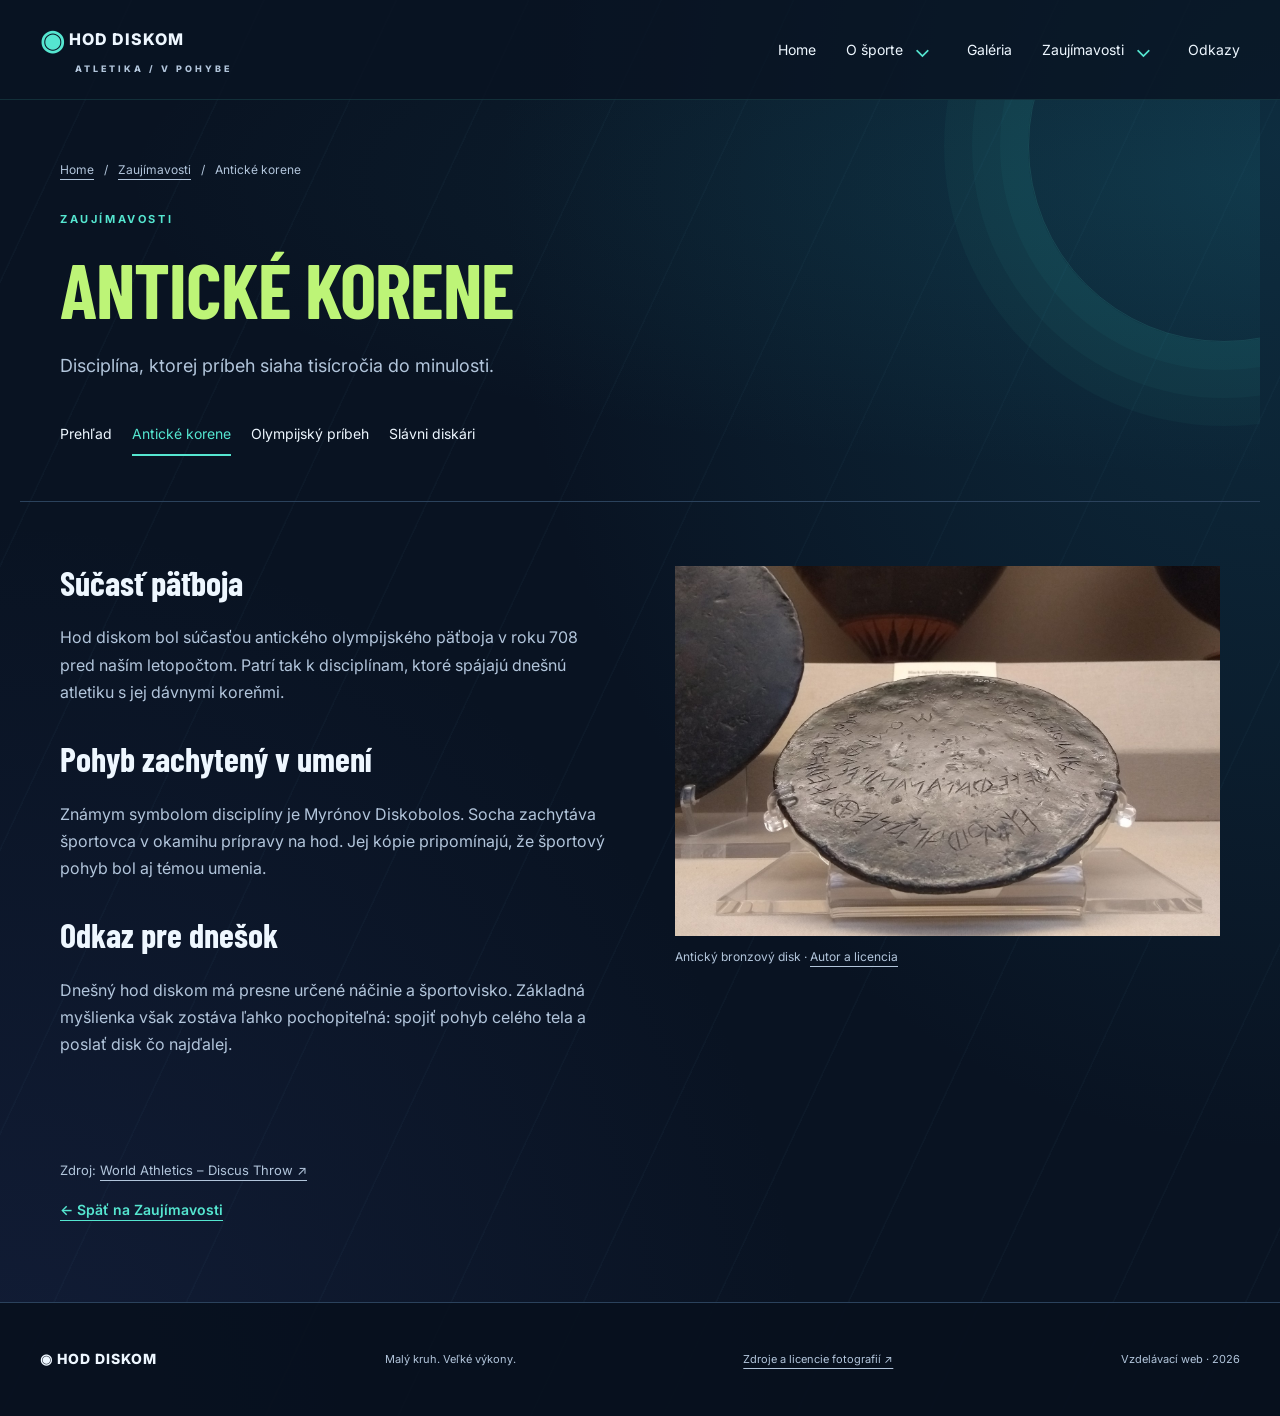
==== commit 58fb1b7c: "Add files via upload" ====
--- a/anticke-korene.html
+++ b/anticke-korene.html
@@ -1 +1 @@
-<!doctype html><html lang="sk"><head><meta charset="utf-8"><meta name="viewport" content="width=device-width,initial-scale=1"><meta name="description" content="Hod diskom: technika, história a fotografia jednej z najstarších atletických disciplín."><meta name="theme-color" content="#091322"><title>Antické korene | HOD DISKOM</title><link rel="icon" href="assets/icon.svg" type="image/svg+xml"><link rel="stylesheet" href="styles-v4.css"><script src="app-v4.js" defer></script></head><body><a class="skip" href="#obsah">Preskočiť na obsah</a><header><a class="brand" href="index.html"><span class="mark">◉</span> HOD DISKOM<span class="brand-small">ATLETIKA / V POHYBE</span></a><button type="button" class="menu-toggle" aria-controls="menu" aria-expanded="false">Menu ☰</button><nav id="menu" aria-label="Hlavná navigácia"><a href="index.html" >Home</a><div class="nav-group"><a href="o-sporte.html" >O športe</a><button type="button" class="submenu-toggle" aria-label="Podstránky: O športe" aria-expanded="false" aria-controls="sport-submenu"><span aria-hidden="true">⌄</span></button><div class="submenu" id="sport-submenu" hidden><a href="technika.html">Technika hodu</a><a href="nacinie.html">Náčinie a športovisko</a></div></div><a href="galeria.html" >Galéria</a><div class="nav-group"><a href="historia.html" class="section-active">Zaujímavosti</a><button type="button" class="submenu-toggle" aria-label="Podstránky: Zaujímavosti" aria-expanded="false" aria-controls="history-submenu"><span aria-hidden="true">⌄</span></button><div class="submenu" id="history-submenu" hidden><a href="anticke-korene.html" aria-current="page">Antické korene</a><a href="olympijsky-pribeh.html">Olympijský príbeh</a></div></div><a href="odkazy.html" >Odkazy</a></nav></header><main id="obsah"><section class="page-head wrap"><div class="breadcrumbs"><a href="index.html">Home</a><span>/</span><a href="historia.html">Zaujímavosti</a><span>/</span><span>Antické korene</span></div><p class="eyebrow">ZAUJÍMAVOSTI</p><h1><em>ANTICKÉ KORENE</em></h1><p class="lead">Disciplína, ktorej príbeh siaha tisícročia do minulosti.</p><nav class="subnav" aria-label="Podstránky sekcie"><a href="historia.html">Prehľad</a><a href="anticke-korene.html" aria-current="page">Antické korene</a><a href="olympijsky-pribeh.html">Olympijský príbeh</a></nav></section><section class="wrap split"><div><article class="topic-text"><h2>Súčasť päťboja</h2><p>Hod diskom bol súčasťou antického olympijského päťboja v roku 708 pred naším letopočtom. Patrí tak k disciplínam, ktoré spájajú dnešnú atletiku s jej dávnymi koreňmi.</p></article><article class="topic-text"><h2>Pohyb zachytený v umení</h2><p>Známym symbolom disciplíny je Myrónov Diskobolos. Socha zachytáva športovca v okamihu prípravy na hod. Jej kópie pripomínajú, že športový pohyb bol aj témou umenia.</p></article><article class="topic-text"><h2>Odkaz pre dnešok</h2><p>Dnešný hod diskom má presne určené náčinie a športovisko. Základná myšlienka však zostáva ľahko pochopiteľná: spojiť pohyb celého tela a poslať disk čo najďalej.</p></article></div><figure><img src="assets/foto-9.jpg" alt="Antický bronzový disk" width="1200" height="900"><figcaption>Antický bronzový disk · <a href="odkazy.html#zdroje">Autor a licencia</a></figcaption></figure></section><div class="wrap source-note">Zdroj: <a href="https://worldathletics.org/disciplines/throws/discus-throw">World Athletics – Discus Throw ↗</a><a class="text-link" href="historia.html">← Späť na Zaujímavosti</a></div></main><footer><a class="brand" href="index.html">◉ HOD DISKOM</a><p>Malý kruh. Veľké výkony.</p><a href="odkazy.html#zdroje">Zdroje a licencie fotografií ↗</a><span>Vzdelávací web · 2026</span></footer><dialog id="lightbox" aria-label="Prehliadač fotografií"><button type="button" class="close" aria-label="Zavrieť fotografiu">×</button><img alt=""><div class="lightbox-toolbar"><button type="button" class="photo-prev" aria-label="Predchádzajúca fotografia">←</button><p aria-live="polite"></p><button type="button" class="photo-next" aria-label="Nasledujúca fotografia">→</button></div></dialog></body></html>
+<!doctype html><html lang="sk"><head><meta charset="utf-8"><meta name="viewport" content="width=device-width,initial-scale=1"><meta name="description" content="Hod diskom: technika, história a fotografia jednej z najstarších atletických disciplín."><meta name="theme-color" content="#091322"><title>Antické korene | HOD DISKOM</title><link rel="icon" href="assets/icon.svg" type="image/svg+xml"><link rel="stylesheet" href="styles-v5.css"><script src="app-v5.js" defer></script></head><body><a class="skip" href="#obsah">Preskočiť na obsah</a><header><a class="brand" href="index.html?v=5"><span class="mark">◉</span> HOD DISKOM<span class="brand-small">ATLETIKA / V POHYBE</span></a><button type="button" class="menu-toggle" aria-controls="menu" aria-expanded="false">Menu ☰</button><nav id="menu" aria-label="Hlavná navigácia"><a href="index.html?v=5">Home</a><div class="nav-group"><a href="o-sporte.html?v=5">O športe</a><button type="button" class="submenu-toggle" aria-label="Podstránky: O športe" aria-expanded="false" aria-controls="sport-submenu"><span aria-hidden="true">⌄</span></button><div class="submenu" id="sport-submenu" hidden><a href="technika.html?v=5">Technika hodu</a><a href="nacinie.html?v=5">Náčinie a športovisko</a><a href="sutaz.html?v=5">Priebeh súťaže</a></div></div><a href="galeria.html?v=5">Galéria</a><div class="nav-group"><a href="historia.html?v=5">Zaujímavosti</a><button type="button" class="submenu-toggle" aria-label="Podstránky: Zaujímavosti" aria-expanded="false" aria-controls="history-submenu"><span aria-hidden="true">⌄</span></button><div class="submenu" id="history-submenu" hidden><a href="anticke-korene.html?v=5" aria-current="page">Antické korene</a><a href="olympijsky-pribeh.html?v=5">Olympijský príbeh</a><a href="slavni-diskari.html?v=5">Slávni diskári</a></div></div><a href="odkazy.html?v=5">Odkazy</a></nav></header><main id="obsah"><section class="page-head wrap"><div class="breadcrumbs"><a href="index.html?v=5">Home</a><span>/</span><a href="historia.html?v=5">Zaujímavosti</a><span>/</span><span>Antické korene</span></div><p class="eyebrow">ZAUJÍMAVOSTI</p><h1><em>ANTICKÉ KORENE</em></h1><p class="lead">Disciplína, ktorej príbeh siaha tisícročia do minulosti.</p><nav class="subnav" aria-label="Podstránky sekcie"><a href="historia.html?v=5">Prehľad</a><a href="anticke-korene.html?v=5" aria-current="page">Antické korene</a><a href="olympijsky-pribeh.html?v=5">Olympijský príbeh</a><a href="slavni-diskari.html?v=5">Slávni diskári</a></nav></section><section class="wrap split"><div><article class="topic-text"><h2>Súčasť päťboja</h2><p>Hod diskom bol súčasťou antického olympijského päťboja v roku 708 pred naším letopočtom. Patrí tak k disciplínam, ktoré spájajú dnešnú atletiku s jej dávnymi koreňmi.</p></article><article class="topic-text"><h2>Pohyb zachytený v umení</h2><p>Známym symbolom disciplíny je Myrónov Diskobolos. Socha zachytáva športovca v okamihu prípravy na hod. Jej kópie pripomínajú, že športový pohyb bol aj témou umenia.</p></article><article class="topic-text"><h2>Odkaz pre dnešok</h2><p>Dnešný hod diskom má presne určené náčinie a športovisko. Základná myšlienka však zostáva ľahko pochopiteľná: spojiť pohyb celého tela a poslať disk čo najďalej.</p></article></div><figure><img src="assets/foto-9.jpg" alt="Antický bronzový disk" width="1200" height="900"><figcaption>Antický bronzový disk · <a href="odkazy.html?v=5#zdroje">Autor a licencia</a></figcaption></figure></section><div class="wrap source-note">Zdroj: <a href="https://worldathletics.org/disciplines/throws/discus-throw">World Athletics – Discus Throw ↗</a><a class="text-link" href="historia.html?v=5">← Späť na Zaujímavosti</a></div></main><footer><a class="brand" href="index.html?v=5">◉ HOD DISKOM</a><p>Malý kruh. Veľké výkony.</p><a href="odkazy.html?v=5#zdroje">Zdroje a licencie fotografií ↗</a><span>Vzdelávací web · 2026</span></footer><dialog id="lightbox" aria-label="Prehliadač fotografií"><button type="button" class="close" aria-label="Zavrieť fotografiu">×</button><img alt=""><div class="lightbox-toolbar"><button type="button" class="photo-prev" aria-label="Predchádzajúca fotografia">←</button><p aria-live="polite"></p><button type="button" class="photo-next" aria-label="Nasledujúca fotografia">→</button></div></dialog></body></html>
--- a/styles-v5.css
+++ b/styles-v5.css
@@ -0,0 +1,31 @@
+@import url('https://fonts.googleapis.com/css2?family=Barlow+Condensed:wght@600;700;800&family=Inter:wght@400;500;600;700&display=swap');
+:root{--bg:#091322;--panel:#11243a;--ink:#eef7ff;--muted:#b2c5db;--accent:#55e6d0;--line:#2b425c}*{box-sizing:border-box}body{margin:0;background:var(--bg);color:var(--ink);font-family:Inter,'Segoe UI',sans-serif;line-height:1.7}a{color:inherit;text-underline-offset:5px}button{font:inherit;cursor:pointer}a,button{-webkit-tap-highlight-color:transparent}a:focus-visible,button:focus-visible{outline:3px solid var(--accent);outline-offset:5px}.wrap{max-width:1240px;margin:auto;padding:64px 40px}header{max-width:1440px;margin:auto;min-height:100px;display:flex;align-items:center;justify-content:space-between;padding:20px 40px;gap:24px}.brand{text-decoration:none;font-weight:800;letter-spacing:1px;line-height:1.2}.mark{color:var(--accent);font-size:28px;vertical-align:middle}.brand-small{display:block;font-size:9px;letter-spacing:3px;margin:7px 0 0 35px;color:var(--muted)}nav{display:flex;gap:30px}nav a{text-decoration:none;font-size:14px;position:relative;padding:10px 0}nav a[aria-current]{color:var(--accent)}nav a[aria-current]:after{content:'';height:2px;background:var(--accent);position:absolute;bottom:0;left:0;right:0}.menu-toggle{display:none}.hero{position:relative;min-height:660px;max-width:1440px;margin:auto;isolation:isolate;overflow:hidden}.hero-image{position:absolute;inset:0;z-index:-2}.hero-image img{width:100%;height:100%;object-fit:cover;object-position:75% 45%}.hero:before{content:'';position:absolute;inset:0;background:linear-gradient(90deg,rgba(9,19,34,.98) 2%,rgba(9,19,34,.9) 32%,rgba(9,19,34,.25) 75%),linear-gradient(0deg,#091322,transparent 30%);z-index:-1}.hero-copy{padding:70px 6%;max-width:800px}.eyebrow{color:var(--accent);font-size:11px;font-weight:700;letter-spacing:2.6px;margin:0 0 20px}h1,h2,h3{font-family:'Barlow Condensed','Arial Narrow',Impact,sans-serif;line-height:1.02;margin:0 0 24px;font-weight:700}h1{font-size:clamp(56px,6.9vw,100px);letter-spacing:-1px}em{font-style:normal;color:var(--accent)}h2{font-size:clamp(34px,4vw,52px)}h3{font-size:30px}.hero-copy>p:not(.eyebrow){max-width:505px;color:#d5e1ef;font-size:15px}.button{display:inline-flex;gap:36px;justify-content:space-between;align-items:center;text-decoration:none;background:var(--accent);color:#091322;padding:15px 24px;font-size:14px;font-weight:700;margin-top:20px;border:1px solid var(--accent)}.button:hover{background:#c4f56b}.hero-bottom{padding:0 6% 26px;display:flex;justify-content:space-between;gap:20px;font-size:10px;letter-spacing:1.5px;color:var(--muted)}.hero-bottom a{letter-spacing:0}.stats{display:grid;grid-template-columns:repeat(3,1fr);padding-top:30px;padding-bottom:45px;border-bottom:1px solid var(--line)}.stats div{padding-left:35px;border-left:1px solid var(--line)}.stats strong{display:block;font-family:'Barlow Condensed',Impact,sans-serif;font-size:54px;line-height:1.2}.stats small{font-size:27px;color:var(--accent)}.stats span{font-size:10px;letter-spacing:1.5px;color:var(--muted)}.explore,.split{display:grid;grid-template-columns:1fr 1fr;gap:70px}.explore p,.split p,.lead{color:var(--muted)}.text-link{display:block;width:fit-content;margin:17px 0;color:var(--accent);font-weight:600;font-size:14px}.page-head{padding-top:60px;padding-bottom:45px;border-bottom:1px solid var(--line)}.page-head h1{font-size:clamp(56px,6vw,84px)}.lead{max-width:650px;font-size:18px}figure{margin:0}img{max-width:100%;height:auto;display:block}.split img{width:100%;height:370px;object-fit:cover}figcaption{font-size:12px;color:var(--muted);padding:12px 0;line-height:1.5}strong{color:var(--ink)}.steps{display:grid;grid-template-columns:repeat(3,1fr);border-top:1px solid var(--line)}.steps article{padding:30px 35px 20px 0}.steps article>span{color:var(--accent);font-size:12px}.steps h3{margin:20px 0 12px}.steps p{font-size:14px;color:var(--muted)}.section-title{display:flex;justify-content:space-between;gap:20px;align-items:center;margin-bottom:28px}.section-title h2{margin-bottom:12px}.section-title p{color:var(--muted);margin:0}.section-title>span{font-size:10px;letter-spacing:1px;color:var(--accent)}.video{aspect-ratio:16/9;background:linear-gradient(120deg,#153a53,#091322);display:grid;place-items:center;border:1px solid var(--line)}.video-load{border:0;background:none;color:var(--ink);display:grid;gap:18px;justify-items:center;padding:20px}.play{width:70px;height:70px;border-radius:50%;display:grid;place-items:center;background:var(--accent);color:var(--bg);font-size:23px}.video-load small{color:var(--muted)}iframe{width:100%;height:100%;border:0}.muted{color:var(--muted);font-size:12px}.gallery{display:grid;grid-template-columns:1fr 1fr;gap:30px}.gallery img{width:100%;height:320px;object-fit:cover}.zoom{width:100%;display:block;position:relative;padding:0;border:0;background:var(--panel);overflow:hidden}.zoom img{transition:transform .25s}.zoom:hover img{transform:scale(1.025)}.zoom>span{position:absolute;right:15px;bottom:15px;background:var(--accent);color:var(--bg);width:35px;height:35px;display:grid;place-items:center}.gallery figcaption{display:flex;gap:20px}.gallery figcaption>span{color:var(--accent)}.personal{background:var(--panel);margin-bottom:60px}.personal>p{max-width:760px}.personal img{height:auto}.history figure img{height:650px}.timeline article{border-bottom:1px solid var(--line);padding:0 0 25px;margin-bottom:30px}.timeline article>span{font-size:14px;color:var(--accent)}.timeline h2{font-size:34px;margin:12px 0}.source-note{padding-top:0;color:var(--muted);font-size:13px}.links-list article{padding:35px 0;border-bottom:1px solid var(--line)}.links-list article>span{color:var(--accent);font-size:11px;letter-spacing:2px}.links-list h2{margin:15px 0}.links-list p{color:var(--muted)}.credits{background:var(--panel);margin-bottom:70px;overflow-wrap:anywhere}.credits ol{padding-left:22px}.credits li{padding:15px 0;border-bottom:1px solid var(--line);font-size:14px}.credits li p{margin:7px 0}.credits>p{color:var(--muted);font-size:14px}.credits h3{margin-top:35px}footer{padding:36px 40px;border-top:1px solid var(--line);display:flex;gap:30px;align-items:center;justify-content:space-between;flex-wrap:wrap;font-size:11px;color:var(--muted)}footer .brand{color:var(--ink);font-size:14px}.skip{position:fixed;top:-100px;left:20px;background:var(--accent);color:var(--bg);padding:10px;z-index:10}.skip:focus{top:10px}dialog{border:1px solid var(--line);background:var(--bg);color:var(--ink);max-width:95vw;max-height:95vh;padding:40px 20px 10px}dialog::backdrop{background:#000d}dialog img{max-height:75vh;width:auto;object-fit:contain;margin:auto}dialog p{text-align:center}.close{position:absolute;right:8px;top:0;color:var(--ink);background:none;border:0;font-size:32px}
+@media(max-width:760px){header{padding:18px 22px;flex-wrap:wrap;min-height:80px}.menu-toggle{display:block;background:none;border:1px solid var(--line);color:var(--ink);padding:7px 12px;font-size:13px}nav{width:100%;gap:18px;flex-wrap:wrap}html.js #menu{display:none}html.js #menu.open{display:flex}.hero{min-height:720px}.hero-copy{padding:65px 24px 40px}.hero-copy h1{font-size:65px}.hero:before{background:linear-gradient(90deg,#091322ed,#09132280),linear-gradient(0deg,#091322,transparent)}.hero-image img{object-position:63% center}.hero-bottom{padding:15px 24px;flex-direction:column}.wrap{padding:45px 24px}.stats{gap:15px;padding-top:25px;padding-bottom:30px}.stats div{padding-left:10px}.stats strong{font-size:39px}.stats span{font-size:8px;letter-spacing:.7px}.split,.explore{grid-template-columns:1fr;gap:30px}.steps{grid-template-columns:1fr}.steps article{border-bottom:1px solid var(--line);padding:25px 0}.gallery{grid-template-columns:1fr;gap:25px}.gallery img{height:auto;max-height:450px;object-fit:cover}.section-title{display:block}.section-title>span{display:block;margin-top:15px}.history figure img{height:400px}.page-head h1{font-size:58px}.credits{margin:0 12px 40px}.personal{margin:0 12px 40px}footer{padding:30px 24px;gap:15px}footer>*{width:100%;margin:0}.lead{font-size:16px}}
+@media(prefers-reduced-motion:reduce){*{transition:none!important;scroll-behavior:auto!important}}
+
+/* Atletická dráha: jemné línie a svetelné prechody. */
+body{background-color:var(--bg);background-image:radial-gradient(ellipse at 100% 8%,#17607955,transparent 43%),radial-gradient(ellipse at 0% 65%,#35448a33,transparent 45%),repeating-linear-gradient(115deg,transparent 0,transparent 118px,#76cbe908 119px,#76cbe908 120px);background-size:100% 1800px,100% 2200px,auto}
+header{background:#091322bd;border-bottom:1px solid #55e6d022}
+.hero{border-bottom:1px solid #55e6d044}
+.hero:after{content:'';position:absolute;right:-130px;bottom:-275px;width:620px;height:620px;border:1px solid #55e6d033;border-radius:50%;box-shadow:0 0 0 32px #55e6d00a,0 0 0 64px #55e6d00a,0 0 0 96px #55e6d00a;pointer-events:none;z-index:-1}
+em{color:#bdf477}.eyebrow,.text-link{color:var(--accent)}
+.button{background:linear-gradient(110deg,#55e6d0,#a8f18a);border-color:#77eed0;box-shadow:0 8px 28px #55e6d018}.button:hover{background:#c4f56b}
+.stats{background:linear-gradient(110deg,#112b40cc,#10213899);border-top:1px solid #55e6d033}.stats small{color:#bdf477}
+.page-head{position:relative;overflow:hidden;background:radial-gradient(ellipse at 100% 20%,#248c9b25,transparent 65%)}
+.page-head:after{content:'';position:absolute;width:390px;height:390px;right:-160px;top:-150px;border:1px solid #55e6d022;border-radius:50%;box-shadow:0 0 0 28px #55e6d008,0 0 0 56px #55e6d008,0 0 0 84px #55e6d008;pointer-events:none}.page-head>*{position:relative;z-index:1}
+.gallery-card{background:#10223866;border-bottom:1px solid #55e6d02b}.gallery-card figcaption{padding:16px}
+.credits{background:linear-gradient(135deg,#132a40,#101d32)}.video{background:radial-gradient(ellipse at 50% 50%,#20546a,#0d1a2c 75%)}footer{background:#07101de6}
+@media(max-width:760px){.hero:after{width:400px;height:400px;right:-210px;bottom:-160px}.page-head:after{opacity:.65}}
+
+/* Podstránky a navigácia v galérii. */
+.topic-grid{display:grid;grid-template-columns:1fr 1fr;gap:24px}.topic-card{position:relative;text-decoration:none;padding:30px;background:linear-gradient(135deg,#16334b,#101e32);border:1px solid var(--line)}.topic-card:hover{border-color:var(--accent)}.topic-card>span{color:var(--accent);font-size:12px}.topic-card h3{margin:18px 0 12px}.topic-card p{color:var(--muted);padding-right:25px}.topic-card b{position:absolute;right:25px;bottom:25px;font-size:26px;color:var(--accent)}
+.breadcrumbs{display:flex;flex-wrap:wrap;gap:10px;font-size:12px;color:var(--muted);margin-bottom:30px}.subnav{display:flex;flex-wrap:wrap;gap:20px;margin-top:30px}.subnav a{font-size:14px}.subnav a[aria-current],nav a.section-active{color:var(--accent)}.topic-text{margin-bottom:36px}.topic-text h2{font-size:34px}.lightbox-toolbar{display:flex;align-items:center;gap:14px;justify-content:space-between;margin-top:16px}.lightbox-toolbar p{margin:0;max-width:640px;font-size:14px}.photo-prev,.photo-next{flex:0 0 48px;width:48px;height:48px;background:var(--accent);color:var(--bg);border:0;border-radius:50%;font-size:25px}.photo-prev:hover,.photo-next:hover{background:#bdf477}dialog img{max-height:68vh}dialog{min-width:min(560px,94vw)}
+@media(max-width:760px){.topic-grid{grid-template-columns:1fr}.lightbox-toolbar{gap:10px}.lightbox-toolbar p{font-size:11px}.photo-prev,.photo-next{flex-basis:44px;width:44px;height:44px}.subnav{gap:15px}dialog{padding:40px 12px 16px}}
+
+.subnav{display:flex!important}.topic-card{position:relative;z-index:2;cursor:pointer}.lightbox-toolbar{position:sticky;bottom:0;background:var(--bg);padding:12px 0;z-index:3}.photo-prev,.photo-next,.close{touch-action:manipulation}dialog{overflow:auto;max-height:94dvh}dialog img{max-height:calc(94dvh - 155px)}
+
+/* Rozbaľovacie podstránky: kurzor, klávesnica aj dotyk. */
+header{position:relative;z-index:20}#menu{align-items:center}.nav-group{position:relative;display:flex;align-items:center;gap:4px}.submenu-toggle{display:grid;place-items:center;width:30px;height:38px;padding:0;border:0;background:transparent;color:var(--accent);border-radius:5px;font-size:22px}.submenu-toggle:hover,.submenu-toggle[aria-expanded="true"]{background:#55e6d019}.submenu-toggle span{transition:transform .18s}.submenu-toggle[aria-expanded="true"] span{transform:rotate(180deg)}.submenu{position:absolute;top:100%;left:-14px;min-width:235px;padding:10px;background:#102238;border:1px solid #3f657a;border-radius:10px;box-shadow:0 16px 36px #0008;display:grid;gap:3px;z-index:30}.submenu[hidden]{display:none}.submenu a{display:block;padding:11px 12px;border-radius:5px;font-size:13px;white-space:nowrap}.submenu a:hover,.submenu a:focus-visible{color:#bdf477;background:#55e6d012}.submenu a[aria-current]:after{display:none}
+@media(max-width:760px){#menu{align-items:stretch;gap:6px}#menu>a{width:100%;padding:10px}.nav-group{width:100%;display:grid;grid-template-columns:1fr 44px;gap:0}.nav-group>a{padding:10px}.submenu-toggle{width:44px;height:44px}.submenu{position:static;grid-column:1/-1;min-width:0;margin:4px 0 10px;box-shadow:none}.submenu a{white-space:normal}}
+
+.submenu-toggle{flex-shrink:0;visibility:visible;opacity:1}.topic-grid{grid-template-columns:repeat(3,minmax(0,1fr))}@media(max-width:760px){.topic-grid{grid-template-columns:1fr}}
